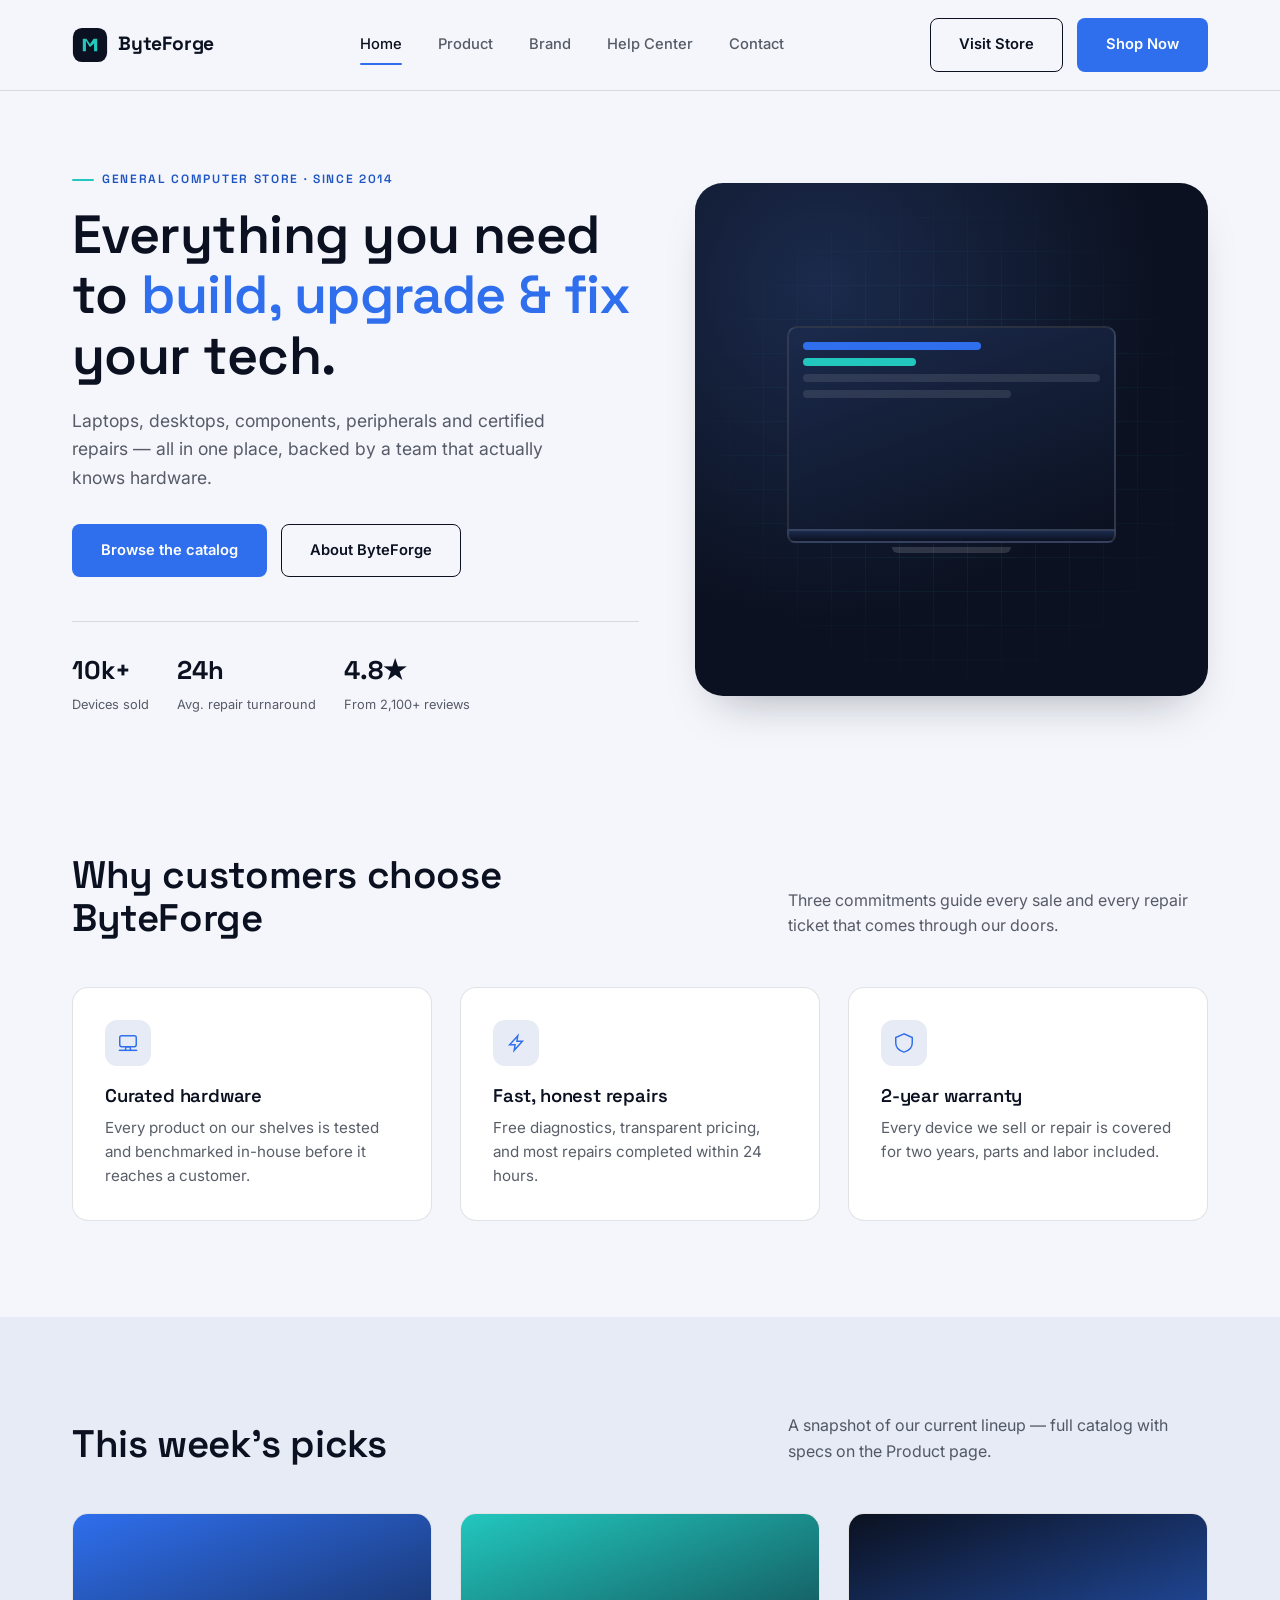
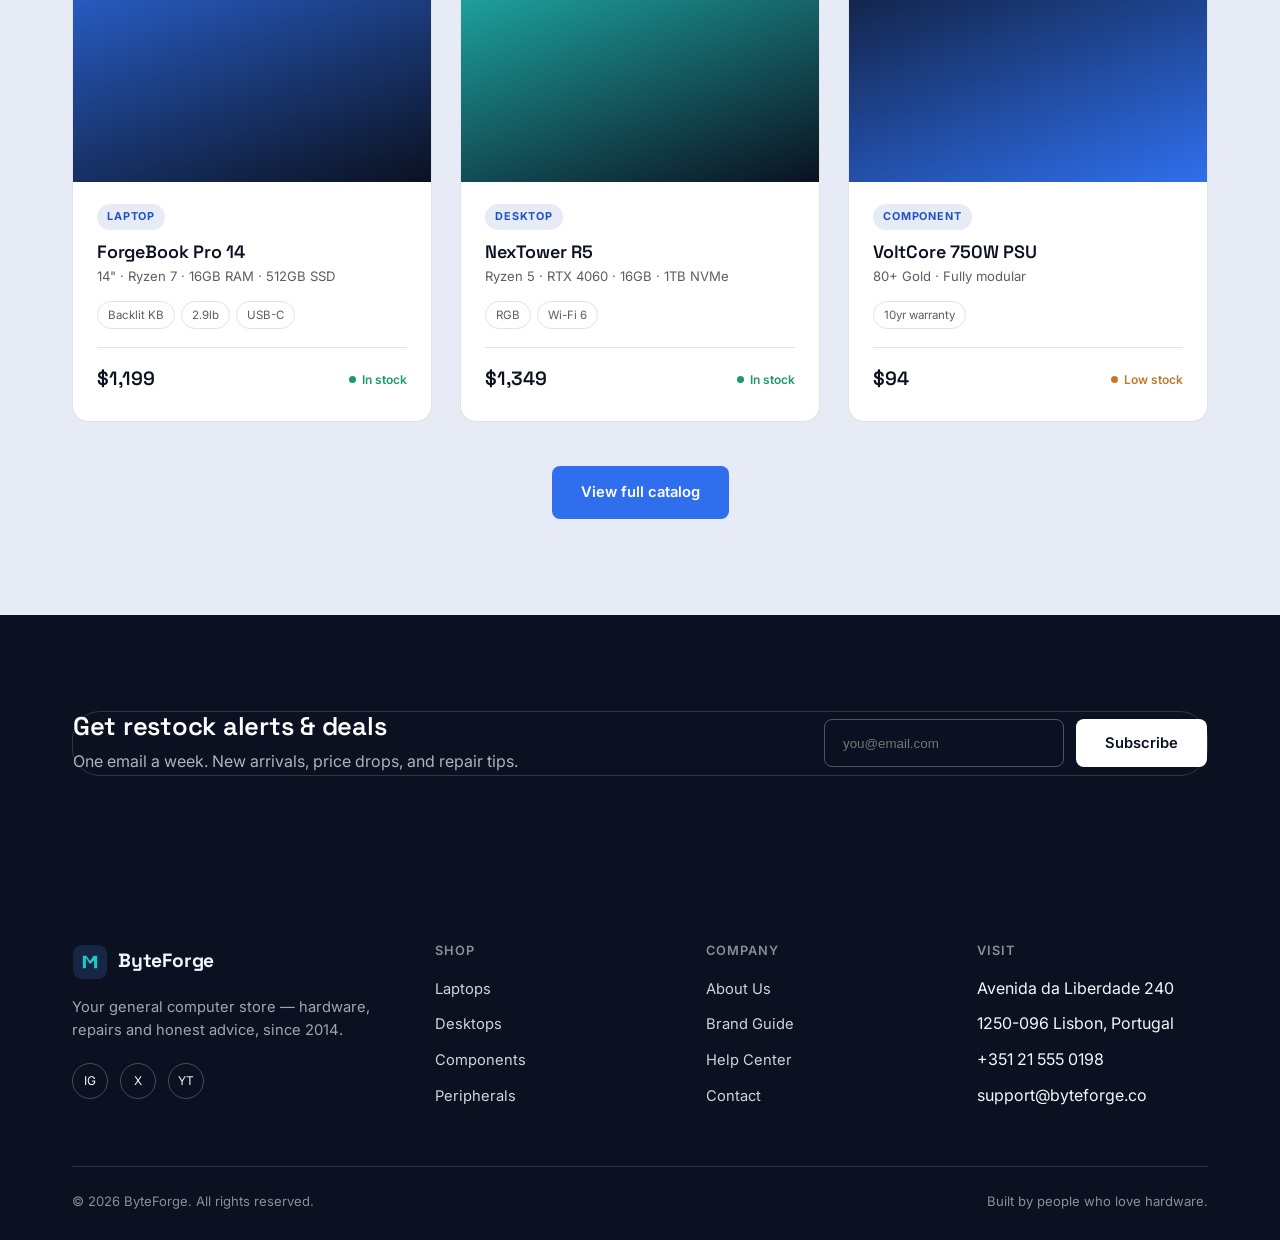
==== index.html @ b197ef5a "Add ByteForge computer store site Static multi-page site (home, product catalog, brand identity, con" ====
<!DOCTYPE html>
<html lang="en">
<head>
<meta charset="UTF-8">
<meta name="viewport" content="width=device-width, initial-scale=1.0">
<title>ByteForge — Computers, Components & Tech Support</title>
<meta name="description" content="ByteForge is your general computer store: laptops, desktops, components, peripherals and expert repair services, with fast local support.">
<link rel="icon" href="data:image/svg+xml,<svg xmlns=%22http://www.w3.org/2000/svg%22 viewBox=%220 0 32 32%22><rect width=%2232%22 height=%2232%22 rx=%228%22 fill=%22%232F6FED%22/></svg>">
<link rel="stylesheet" href="css/style.css">
</head>
<body>

<!-- ============ NAV ============ -->
<header class="nav">
  <div class="container">
    <a href="index.html" class="brand">
      <svg class="mark" viewBox="0 0 40 40" fill="none">
        <rect x="1" y="1" width="38" height="38" rx="10" fill="#0B1120"/>
        <path d="M12 27V13h4l4 6 4-6h4v14h-3.5v-8.6L20.5 22h-1l-4-6.6V27H12Z" fill="#22C7BE"/>
      </svg>
      ByteForge
    </a>
    <nav class="nav-links">
      <a href="index.html">Home</a>
      <a href="product.html">Product</a>
      <a href="identity.html">Brand</a>
      <a href="faq.html">Help Center</a>
      <a href="contact.html">Contact</a>
    </nav>
    <div class="nav-cta">
      <a href="contact.html" class="btn btn-outline">Visit Store</a>
      <a href="product.html" class="btn btn-primary">Shop Now</a>
      <button class="nav-toggle" aria-label="Toggle menu"><span></span></button>
    </div>
  </div>
</header>

<!-- ============ HERO ============ -->
<section class="hero">
  <div class="container">
    <div>
      <span class="eyebrow">General computer store · Since 2014</span>
      <h1>Everything you need to <span class="accent">build, upgrade & fix</span> your tech.</h1>
      <p class="lead">Laptops, desktops, components, peripherals and certified repairs — all in one place, backed by a team that actually knows hardware.</p>
      <div class="hero-actions">
        <a href="product.html" class="btn btn-primary">Browse the catalog</a>
        <a href="identity.html" class="btn btn-outline">About ByteForge</a>
      </div>
      <div class="hero-stats">
        <div><strong>10k+</strong><span>Devices sold</span></div>
        <div><strong>24h</strong><span>Avg. repair turnaround</span></div>
        <div><strong>4.8★</strong><span>From 2,100+ reviews</span></div>
      </div>
    </div>
    <div class="hero-art">
      <div class="laptop">
        <div class="screen">
          <div class="bar blue"></div>
          <div class="bar cyan"></div>
          <div class="bar"></div>
          <div class="bar" style="width:70%"></div>
        </div>
        <div class="base"></div>
        <div class="stand"></div>
      </div>
    </div>
  </div>
</section>

<!-- ============ PILLARS ============ -->
<section>
  <div class="container">
    <div class="section-head">
      <h2>Why customers choose ByteForge</h2>
      <p>Three commitments guide every sale and every repair ticket that comes through our doors.</p>
    </div>
    <div class="pillars">
      <div class="card">
        <div class="icon">
          <svg width="22" height="22" viewBox="0 0 24 24" fill="none" stroke="#2F6FED" stroke-width="1.6"><rect x="3" y="4" width="18" height="12" rx="2"/><path d="M2 20h20"/><path d="M9 20l1-4h4l1 4"/></svg>
        </div>
        <h3>Curated hardware</h3>
        <p>Every product on our shelves is tested and benchmarked in-house before it reaches a customer.</p>
      </div>
      <div class="card">
        <div class="icon">
          <svg width="22" height="22" viewBox="0 0 24 24" fill="none" stroke="#2F6FED" stroke-width="1.6"><path d="M14 4 5 14h6l-1 6 9-10h-6l1-6Z"/></svg>
        </div>
        <h3>Fast, honest repairs</h3>
        <p>Free diagnostics, transparent pricing, and most repairs completed within 24 hours.</p>
      </div>
      <div class="card">
        <div class="icon">
          <svg width="22" height="22" viewBox="0 0 24 24" fill="none" stroke="#2F6FED" stroke-width="1.6"><path d="M12 2 3 6v6c0 5 4 8.5 9 10 5-1.5 9-5 9-10V6l-9-4Z"/></svg>
        </div>
        <h3>2-year warranty</h3>
        <p>Every device we sell or repair is covered for two years, parts and labor included.</p>
      </div>
    </div>
  </div>
</section>

<!-- ============ FEATURED PRODUCTS ============ -->
<section class="alt">
  <div class="container">
    <div class="section-head">
      <h2>This week's picks</h2>
      <p>A snapshot of our current lineup — full catalog with specs on the Product page.</p>
    </div>
    <div class="product-grid">
      <div class="product-card">
        <div class="product-thumb" style="background:linear-gradient(160deg,#2F6FED,#0B1120)"></div>
        <div class="product-body">
          <span class="product-tag">Laptop</span>
          <h3>ForgeBook Pro 14</h3>
          <p class="product-origin">14" · Ryzen 7 · 16GB RAM · 512GB SSD</p>
          <div class="notes"><span>Backlit KB</span><span>2.9lb</span><span>USB-C</span></div>
          <div class="product-foot">
            <span class="price">$1,199</span>
            <span class="stock">In stock</span>
          </div>
        </div>
      </div>
      <div class="product-card">
        <div class="product-thumb" style="background:linear-gradient(160deg,#22C7BE,#0B1120)"></div>
        <div class="product-body">
          <span class="product-tag">Desktop</span>
          <h3>NexTower R5</h3>
          <p class="product-origin">Ryzen 5 · RTX 4060 · 16GB · 1TB NVMe</p>
          <div class="notes"><span>RGB</span><span>Wi-Fi 6</span></div>
          <div class="product-foot">
            <span class="price">$1,349</span>
            <span class="stock">In stock</span>
          </div>
        </div>
      </div>
      <div class="product-card">
        <div class="product-thumb" style="background:linear-gradient(160deg,#0B1120,#2F6FED)"></div>
        <div class="product-body">
          <span class="product-tag">Component</span>
          <h3>VoltCore 750W PSU</h3>
          <p class="product-origin">80+ Gold · Fully modular</p>
          <div class="notes"><span>10yr warranty</span></div>
          <div class="product-foot">
            <span class="price">$94</span>
            <span class="stock low">Low stock</span>
          </div>
        </div>
      </div>
    </div>
    <div class="text-center" style="margin-top:44px;">
      <a href="product.html" class="btn btn-primary">View full catalog</a>
    </div>
  </div>
</section>

<!-- ============ NEWSLETTER / DARK CTA ============ -->
<section class="dark">
  <div class="container">
    <div class="help-cta" style="background:transparent; border:1px solid rgba(244,246,251,.16); padding:0;">
      <div>
        <h3>Get restock alerts & deals</h3>
        <p class="text-70">One email a week. New arrivals, price drops, and repair tips.</p>
      </div>
      <form id="newsletterForm" style="display:flex; gap:12px; flex-wrap:wrap;">
        <input type="email" required placeholder="you@email.com" style="padding:14px 18px;border-radius:8px;border:1px solid rgba(244,246,251,.3);background:transparent;color:#F4F6FB;min-width:240px;">
        <button type="submit" class="btn btn-light">Subscribe</button>
      </form>
    </div>
  </div>
</section>

<!-- ============ FOOTER ============ -->
<footer class="footer">
  <div class="container">
    <div class="footer-grid">
      <div>
        <a href="index.html" class="brand" style="color:#F4F6FB;">
          <svg class="mark" viewBox="0 0 40 40" fill="none">
            <rect x="1" y="1" width="38" height="38" rx="10" fill="#182645"/>
            <path d="M12 27V13h4l4 6 4-6h4v14h-3.5v-8.6L20.5 22h-1l-4-6.6V27H12Z" fill="#22C7BE"/>
          </svg>
          ByteForge
        </a>
        <p class="desc" style="margin-top:16px;">Your general computer store — hardware, repairs and honest advice, since 2014.</p>
        <div class="social-row" style="margin-top:20px;">
          <a href="#" aria-label="Instagram">IG</a>
          <a href="#" aria-label="X / Twitter">X</a>
          <a href="#" aria-label="YouTube">YT</a>
        </div>
      </div>
      <div>
        <h4>Shop</h4>
        <ul class="footer-links">
          <li><a href="product.html">Laptops</a></li>
          <li><a href="product.html">Desktops</a></li>
          <li><a href="product.html">Components</a></li>
          <li><a href="product.html">Peripherals</a></li>
        </ul>
      </div>
      <div>
        <h4>Company</h4>
        <ul class="footer-links">
          <li><a href="identity.html">About Us</a></li>
          <li><a href="identity.html">Brand Guide</a></li>
          <li><a href="faq.html">Help Center</a></li>
          <li><a href="contact.html">Contact</a></li>
        </ul>
      </div>
      <div>
        <h4>Visit</h4>
        <ul class="footer-links">
          <li>Avenida da Liberdade 240</li>
          <li>1250-096 Lisbon, Portugal</li>
          <li>+351 21 555 0198</li>
          <li>support@byteforge.co</li>
        </ul>
      </div>
    </div>
    <div class="footer-bottom">
      <span>© 2026 ByteForge. All rights reserved.</span>
      <span>Built by people who love hardware.</span>
    </div>
  </div>
</footer>

<script src="js/main.js"></script>
</body>
</html>
---- css/style.css ----
/* ============================================================
   CIRCUITHUB — Design System
   Fonts: Space Grotesk (display/tech) + Inter (body)
   ============================================================ */

@import url('https://fonts.googleapis.com/css2?family=Space+Grotesk:wght@400;500;600;700&family=Inter:wght@400;500;600;700&display=swap');

:root{
  /* --- Brand palette --- */
  --ink:          #0B1120;
  --ink-soft:     #121B2E;
  --surface:      #F4F6FB;
  --surface-dark: #E7EBF5;
  --blue:         #2F6FED;
  --blue-d:       #1E54C2;
  --cyan:         #22C7BE;
  --slate:        #64748B;
  --white:        #FFFFFF;

  --text:         #0B1120;
  --text-70:      rgba(11,17,32,.68);
  --text-40:      rgba(11,17,32,.4);

  --border: rgba(11,17,32,.12);
  --shadow: 0 24px 48px -24px rgba(11,17,32,.35);

  --font-display: 'Space Grotesk', 'Segoe UI', sans-serif;
  --font-body: 'Inter', -apple-system, Segoe UI, Roboto, sans-serif;

  --radius-s: 8px;
  --radius-m: 16px;
  --radius-l: 28px;

  --maxw: 1200px;
}

*,*::before,*::after{ box-sizing: border-box; }
html{ scroll-behavior: smooth; }
body{
  margin:0;
  font-family: var(--font-body);
  background: var(--surface);
  color: var(--text);
  line-height: 1.6;
  -webkit-font-smoothing: antialiased;
}
img,svg{ max-width:100%; display:block; }
a{ color:inherit; text-decoration:none; }
ul{ list-style:none; margin:0; padding:0; }
h1,h2,h3,h4{
  font-family: var(--font-display);
  font-weight:600;
  line-height:1.12;
  margin:0 0 .5em;
  letter-spacing:-.01em;
}
p{ margin:0 0 1em; }
.container{
  max-width: var(--maxw);
  margin:0 auto;
  padding:0 32px;
}
section{ padding: 96px 0; }
.eyebrow{
  display:inline-flex;
  align-items:center;
  gap:8px;
  font-family: var(--font-display);
  font-size:.75rem;
  font-weight:600;
  letter-spacing:.14em;
  text-transform:uppercase;
  color: var(--blue-d);
  margin-bottom:16px;
}
.eyebrow::before{
  content:'';
  width:22px; height:2px;
  background: var(--cyan);
  border-radius:2px;
}

/* ---------- Buttons ---------- */
.btn{
  display:inline-flex;
  align-items:center;
  justify-content:center;
  gap:8px;
  padding:14px 28px;
  border-radius: var(--radius-s);
  font-family: var(--font-body);
  font-weight:600;
  font-size:.92rem;
  border:1px solid transparent;
  cursor:pointer;
  transition: transform .18s ease, box-shadow .18s ease, background .18s ease, color .18s ease;
}
.btn-primary{
  background: var(--blue);
  color: var(--white);
}
.btn-primary:hover{ background: var(--blue-d); transform: translateY(-2px); box-shadow: var(--shadow); }
.btn-outline{
  background:transparent;
  border-color: var(--ink);
  color: var(--ink);
}
.btn-outline:hover{ background: var(--ink); color: var(--white); transform: translateY(-2px); }
.btn-light{
  background: var(--white);
  color: var(--ink);
}
.btn-light:hover{ background: var(--cyan); color:var(--ink); transform: translateY(-2px); }
.btn-block{ width:100%; }

/* ---------- Navbar ---------- */
.nav{
  position: sticky;
  top:0;
  z-index: 100;
  background: rgba(244,246,251,.88);
  backdrop-filter: blur(10px);
  border-bottom:1px solid var(--border);
}
.nav .container{
  display:flex;
  align-items:center;
  justify-content:space-between;
  padding-top:18px;
  padding-bottom:18px;
}
.brand{
  display:flex;
  align-items:center;
  gap:10px;
  font-family: var(--font-display);
  font-weight:700;
  font-size:1.2rem;
  letter-spacing:-.01em;
}
.brand .mark{ width:36px; height:36px; }
.nav-links{
  display:flex;
  align-items:center;
  gap:36px;
}
.nav-links a{
  font-size:.92rem;
  font-weight:500;
  color: var(--text-70);
  position:relative;
  padding:4px 0;
}
.nav-links a:hover{ color: var(--text); }
.nav-links a.active{ color: var(--text); }
.nav-links a.active::after{
  content:'';
  position:absolute;
  left:0; right:0; bottom:-4px;
  height:2px;
  background: var(--blue);
  border-radius:2px;
}
.nav-cta{ display:flex; align-items:center; gap:14px; }
.nav-toggle{
  display:none;
  width:40px; height:40px;
  border-radius: 50%;
  border:1px solid var(--border);
  background: var(--white);
  align-items:center;
  justify-content:center;
  cursor:pointer;
}
.nav-toggle span, .nav-toggle span::before, .nav-toggle span::after{
  content:'';
  display:block;
  width:16px; height:2px;
  background: var(--ink);
  position:relative;
  transition: all .2s ease;
}
.nav-toggle span::before{ position:absolute; top:-5px; }
.nav-toggle span::after{ position:absolute; top:5px; }

@media (max-width: 860px){
  .nav-links{
    position:fixed;
    inset: 74px 16px auto 16px;
    background: var(--white);
    flex-direction:column;
    align-items:flex-start;
    padding:20px 24px;
    border-radius: var(--radius-m);
    box-shadow: var(--shadow);
    border:1px solid var(--border);
    transform: translateY(-12px);
    opacity:0;
    pointer-events:none;
    transition: all .22s ease;
  }
  .nav-links.open{ transform:translateY(0); opacity:1; pointer-events:auto; }
  .nav-toggle{ display:flex; }
  .nav-cta .btn-outline{ display:none; }
}

/* ---------- Hero ---------- */
.hero{
  padding: 72px 0 40px;
  overflow:hidden;
}
.hero .container{
  display:grid;
  grid-template-columns: 1.05fr .95fr;
  gap:56px;
  align-items:center;
}
.hero h1{
  font-size: clamp(2.3rem, 4.2vw, 3.7rem);
  margin-bottom:.4em;
}
.hero h1 span.accent{
  color: var(--blue);
}
.hero p.lead{
  font-size:1.1rem;
  color: var(--text-70);
  max-width: 46ch;
}
.hero-actions{
  display:flex;
  gap:14px;
  margin-top:32px;
  flex-wrap:wrap;
}
.hero-stats{
  display:flex;
  gap:28px;
  margin-top:44px;
  padding-top:28px;
  border-top:1px solid var(--border);
}
.hero-stats div strong{
  display:block;
  font-family: var(--font-display);
  font-size:1.6rem;
}
.hero-stats div span{
  font-size:.8rem;
  color: var(--text-70);
}

/* ---------- Hero device illustration (pure CSS) ---------- */
.hero-art{
  position:relative;
  aspect-ratio: 1/1;
  border-radius: var(--radius-l);
  background: radial-gradient(circle at 25% 20%, #1B2A4C 0%, var(--ink) 60%);
  display:flex;
  align-items:center;
  justify-content:center;
  box-shadow: var(--shadow);
  overflow:hidden;
}
.hero-art::before{
  content:'';
  position:absolute;
  inset:0;
  background-image: linear-gradient(rgba(34,199,190,.14) 1px, transparent 1px), linear-gradient(90deg, rgba(34,199,190,.14) 1px, transparent 1px);
  background-size: 34px 34px;
  mask-image: radial-gradient(circle at center, black, transparent 75%);
}
.laptop{
  width:64%;
  position:relative;
  z-index:1;
}
.laptop .screen{
  background: linear-gradient(160deg,#1B2A4C, #0B1120);
  border:2px solid rgba(255,255,255,.12);
  border-radius: 10px 10px 0 0;
  aspect-ratio: 16/10;
  padding:14px;
  display:flex;
  flex-direction:column;
  gap:8px;
}
.laptop .screen .bar{ height:8px; border-radius:4px; background: rgba(255,255,255,.1); }
.laptop .screen .bar.blue{ background: var(--blue); width:60%; }
.laptop .screen .bar.cyan{ background: var(--cyan); width:38%; }
.laptop .base{
  height:12px;
  background: linear-gradient(#1B2A4C,#0B1120);
  border-radius: 0 0 8px 8px;
  border:2px solid rgba(255,255,255,.12);
  border-top:none;
}
.laptop .stand{
  height:6px;
  width:36%;
  margin:4px auto 0;
  background: rgba(255,255,255,.14);
  border-radius:0 0 6px 6px;
}

/* ---------- Feature / pillar cards ---------- */
.pillars{
  display:grid;
  grid-template-columns: repeat(3, 1fr);
  gap:28px;
}
.card{
  background: var(--white);
  border:1px solid var(--border);
  border-radius: var(--radius-m);
  padding:32px;
  transition: transform .2s ease, box-shadow .2s ease;
}
.card:hover{ transform: translateY(-4px); box-shadow: var(--shadow); }
.card .icon{
  width:46px; height:46px;
  border-radius:12px;
  background: var(--surface-dark);
  display:flex; align-items:center; justify-content:center;
  margin-bottom:20px;
}
.card h3{ font-size:1.15rem; }
.card p{ color: var(--text-70); margin-bottom:0; font-size:.95rem; }

.section-head{
  display:flex;
  justify-content:space-between;
  align-items:flex-end;
  gap:24px;
  margin-bottom:48px;
  flex-wrap:wrap;
}
.section-head h2{ font-size: clamp(1.8rem,3vw,2.5rem); margin-bottom:0; max-width:22ch;}
.section-head p{ color: var(--text-70); max-width:42ch; margin:0; }

.alt{ background: var(--surface-dark); }
.dark{ background: var(--ink); color: var(--surface); }
.dark .text-70{ color: rgba(244,246,251,.7); }
.dark h2, .dark h3{ color: var(--white); }

/* ---------- Product grid ---------- */
.filter-bar{
  display:flex;
  gap:10px;
  flex-wrap:wrap;
  margin-bottom:40px;
}
.chip{
  padding:9px 18px;
  border-radius:999px;
  border:1px solid var(--border);
  background: var(--white);
  font-size:.85rem;
  font-weight:600;
  cursor:pointer;
  transition: all .15s ease;
}
.chip.active, .chip:hover{
  background: var(--ink);
  color: var(--surface);
  border-color: var(--ink);
}
.product-grid{
  display:grid;
  grid-template-columns: repeat(3, 1fr);
  gap:28px;
}
.product-card{
  background: var(--white);
  border-radius: var(--radius-m);
  border:1px solid var(--border);
  overflow:hidden;
  display:flex;
  flex-direction:column;
  transition: transform .2s ease, box-shadow .2s ease;
}
.product-card:hover{ transform: translateY(-6px); box-shadow: var(--shadow); }
.product-thumb{
  aspect-ratio: 4/3;
  display:flex;
  align-items:center;
  justify-content:center;
  position:relative;
}
.product-body{ padding:22px 24px 26px; flex:1; display:flex; flex-direction:column; }
.product-tag{
  align-self:flex-start;
  font-size:.68rem;
  font-weight:700;
  letter-spacing:.08em;
  text-transform:uppercase;
  padding:4px 10px;
  border-radius:999px;
  background: var(--surface-dark);
  color: var(--blue-d);
  margin-bottom:12px;
}
.product-body h3{ font-size:1.12rem; margin-bottom:4px; }
.product-origin{ font-size:.82rem; color:var(--text-70); margin-bottom:14px; }
.notes{ display:flex; gap:6px; flex-wrap:wrap; margin-bottom:18px; }
.notes span{
  font-size:.72rem;
  padding:4px 10px;
  border-radius:999px;
  border:1px solid var(--border);
  color: var(--text-70);
}
.product-foot{
  display:flex;
  align-items:center;
  justify-content:space-between;
  margin-top:auto;
  padding-top:16px;
  border-top:1px solid var(--border);
}
.price{ font-family: var(--font-display); font-size:1.2rem; font-weight:600; }
.stock{ font-size:.75rem; font-weight:600; color:#1D9A6C; display:flex; align-items:center; gap:6px; }
.stock::before{ content:''; width:7px; height:7px; border-radius:50%; background:#1D9A6C; }
.stock.low{ color:#C2782F; }
.stock.low::before{ background:#C2782F; }

/* ---------- Service steps ---------- */
.steps{
  display:grid;
  grid-template-columns: repeat(4, 1fr);
  gap:24px;
  counter-reset: step;
}
.step{
  position:relative;
  padding-top:16px;
  border-top:2px solid var(--ink);
}
.step::before{
  counter-increment: step;
  content: counter(step, decimal-leading-zero);
  font-family: var(--font-display);
  font-size:1.6rem;
  color: var(--blue);
  display:block;
  margin-bottom:10px;
}
.step h4{ font-size:1rem; margin-bottom:6px; }
.step p{ font-size:.88rem; color: var(--text-70); margin:0; }

/* ---------- Identity page ---------- */
.swatches{
  display:grid;
  grid-template-columns: repeat(5, 1fr);
  gap:20px;
}
.swatch{
  border-radius: var(--radius-m);
  overflow:hidden;
  border:1px solid var(--border);
}
.swatch .fill{ height:120px; }
.swatch .meta{ background: var(--white); padding:14px 16px; }
.swatch .meta strong{ display:block; font-size:.85rem; }
.swatch .meta span{ font-size:.75rem; color: var(--text-70); text-transform:uppercase; letter-spacing:.04em; }

.type-specimen{
  border:1px solid var(--border);
  border-radius: var(--radius-m);
  background: var(--white);
  padding:36px;
  margin-bottom:20px;
}
.type-specimen .label-row{
  display:flex; justify-content:space-between; align-items:baseline;
  border-bottom:1px solid var(--border);
  padding-bottom:14px; margin-bottom:18px;
}
.type-specimen .label-row span{ font-size:.75rem; color:var(--text-70); text-transform:uppercase; letter-spacing:.08em; }

.logo-grid{
  display:grid;
  grid-template-columns: repeat(2, 1fr);
  gap:24px;
}
.logo-box{
  border:1px solid var(--border);
  border-radius: var(--radius-m);
  padding:44px;
  display:flex;
  align-items:center;
  justify-content:center;
  min-height:180px;
}
.logo-box.on-dark{ background: var(--ink); }
.logo-box.on-blue{ background: var(--blue); }
.logo-box.on-surface{ background: var(--surface-dark); }

.dowdont{
  display:grid;
  grid-template-columns: 1fr 1fr;
  gap:24px;
}
.dowdont .box{
  border-radius: var(--radius-m);
  padding:30px;
  border:1px solid var(--border);
  background: var(--white);
}
.dowdont .box.no{ border-color: rgba(47,111,237,.3); }
.dowdont .tag{
  display:inline-block;
  font-size:.72rem;
  font-weight:700;
  letter-spacing:.08em;
  text-transform:uppercase;
  padding:4px 10px;
  border-radius:999px;
  margin-bottom:14px;
}
.dowdont .box.yes .tag{ background: rgba(34,199,190,.16); color:#0E7A73; }
.dowdont .box.no .tag{ background: rgba(47,111,237,.12); color: var(--blue-d); }

.pattern-strip{
  height:90px;
  border-radius: var(--radius-m);
  background-image: linear-gradient(135deg, var(--blue) 25%, transparent 25%), linear-gradient(225deg, var(--blue) 25%, transparent 25%), linear-gradient(45deg, var(--blue) 25%, transparent 25%), linear-gradient(315deg, var(--blue) 25%, var(--surface-dark) 25%);
  background-position: 20px 0, 20px 0, 0 0, 0 0;
  background-size: 20px 20px;
  background-repeat: repeat;
  border:1px solid var(--border);
  opacity:.9;
}

/* ---------- Contact ---------- */
.contact-grid{
  display:grid;
  grid-template-columns: .95fr 1.05fr;
  gap:56px;
  align-items:flex-start;
}
.info-list{ margin-top:28px; }
.info-item{
  display:flex;
  gap:16px;
  padding:20px 0;
  border-top:1px solid var(--border);
}
.info-item:last-child{ border-bottom:1px solid var(--border); }
.info-item .icon{
  width:40px; height:40px;
  border-radius:10px;
  background: var(--surface-dark);
  display:flex; align-items:center; justify-content:center;
  flex-shrink:0;
}
.info-item > div:not(.icon){ flex:1; min-width:0; }
.info-item h4{ font-family: var(--font-body); font-size:.95rem; margin-bottom:2px; }
.info-item p{ margin:0; color: var(--text-70); font-size:.92rem; }

.hours-row{
  display:flex;
  justify-content:space-between;
  padding:8px 0;
  font-size:.9rem;
  border-top:1px solid var(--border);
}
.hours-row:first-of-type{ margin-top:14px; }
.hours-row span:last-child{ color: var(--text-70); }

.map-block{
  aspect-ratio: 16/10;
  border-radius: var(--radius-m);
  border:1px solid var(--border);
  background:
    linear-gradient(var(--border) 1px, transparent 1px) 0 0/40px 40px,
    linear-gradient(90deg, var(--border) 1px, transparent 1px) 0 0/40px 40px,
    var(--surface-dark);
  position:relative;
  overflow:hidden;
  margin-top:28px;
}
.map-pin{
  position:absolute;
  top:44%; left:52%;
  width:34px; height:34px;
  border-radius:50% 50% 50% 0;
  background: var(--blue);
  transform: rotate(-45deg);
  box-shadow: var(--shadow);
}
.map-pin::after{
  content:'';
  position:absolute;
  inset:9px;
  border-radius:50%;
  background: var(--white);
}
.map-road{
  position:absolute;
  background: rgba(255,255,255,.6);
}

.form{
  background: var(--white);
  border:1px solid var(--border);
  border-radius: var(--radius-m);
  padding:36px;
}
.form-row{ display:grid; grid-template-columns:1fr 1fr; gap:18px; }
.field{ margin-bottom:20px; }
.field label{
  display:block;
  font-size:.8rem;
  font-weight:600;
  margin-bottom:8px;
}
.field input, .field select, .field textarea{
  width:100%;
  padding:13px 16px;
  border-radius: var(--radius-s);
  border:1px solid var(--border);
  background: var(--surface);
  font-family: var(--font-body);
  font-size:.92rem;
  color: var(--text);
}
.field textarea{ resize:vertical; min-height:120px; }
.field input:focus, .field select:focus, .field textarea:focus{
  outline:none;
  border-color: var(--blue);
  background: var(--white);
}
.form-note{ font-size:.8rem; color: var(--text-70); margin-top:10px; }
.form-success{
  display:none;
  align-items:center;
  gap:10px;
  background: rgba(34,199,190,.15);
  color:#0E7A73;
  padding:14px 18px;
  border-radius: var(--radius-s);
  font-size:.88rem;
  font-weight:600;
  margin-top:16px;
}
.form-success.show{ display:flex; }

/* ---------- FAQ ---------- */
.faq-hero{
  text-align:center;
  padding: 88px 0 40px;
}
.faq-hero h1{ font-size: clamp(2.2rem,4vw,3.2rem); }
.search-box{
  max-width:560px;
  margin:32px auto 0;
  position:relative;
}
.search-box input{
  width:100%;
  padding:16px 20px 16px 50px;
  border-radius:999px;
  border:1px solid var(--border);
  background: var(--white);
  font-size:.95rem;
  font-family: var(--font-body);
}
.search-box input:focus{ outline:none; border-color: var(--blue); }
.search-box svg{ position:absolute; left:18px; top:50%; transform:translateY(-50%); }

.faq-categories{
  display:flex; gap:14px; justify-content:center; flex-wrap:wrap; margin-top:28px;
}

.faq-columns{
  display:grid;
  grid-template-columns: 260px 1fr;
  gap:56px;
  align-items:flex-start;
}
.faq-nav{ position:sticky; top:100px; }
.faq-nav a{
  display:block;
  padding:10px 0;
  font-size:.9rem;
  color: var(--text-70);
  border-left:2px solid var(--border);
  padding-left:16px;
}
.faq-nav a:hover, .faq-nav a.active{ color: var(--text); border-color: var(--blue); }

.faq-group{ margin-bottom:52px; }
.faq-group h2{ font-size:1.5rem; margin-bottom:20px; }
.accordion-item{
  border:1px solid var(--border);
  border-radius: var(--radius-m);
  background: var(--white);
  margin-bottom:14px;
  overflow:hidden;
}
.accordion-q{
  display:flex;
  align-items:center;
  justify-content:space-between;
  gap:16px;
  padding:20px 24px;
  cursor:pointer;
  font-weight:600;
  font-size:.98rem;
}
.accordion-q .plus{
  width:22px; height:22px;
  border-radius:50%;
  border:1px solid var(--border);
  flex-shrink:0;
  position:relative;
}
.accordion-q .plus::before, .accordion-q .plus::after{
  content:'';
  position:absolute;
  background: var(--ink);
  transition: transform .2s ease;
}
.accordion-q .plus::before{ top:50%; left:5px; right:5px; height:1.5px; transform: translateY(-50%); }
.accordion-q .plus::after{ left:50%; top:5px; bottom:5px; width:1.5px; transform: translateX(-50%); }
.accordion-item.open .accordion-q .plus::after{ transform: translateX(-50%) rotate(90deg); opacity:0; }
.accordion-a{
  max-height:0;
  overflow:hidden;
  transition: max-height .25s ease;
}
.accordion-a-inner{
  padding: 0 24px 22px;
  color: var(--text-70);
  font-size:.92rem;
}
.accordion-item.open .accordion-a{ max-height: 400px; }

.help-cta{
  border-radius: var(--radius-l);
  background: var(--ink);
  color: var(--surface);
  padding:56px;
  display:flex;
  align-items:center;
  justify-content:space-between;
  gap:32px;
  flex-wrap:wrap;
}
.help-cta h3{ color:var(--white); font-size:1.6rem; margin-bottom:8px; }
.help-cta p{ color: rgba(244,246,251,.7); margin:0; }

/* ---------- Footer ---------- */
.footer{
  background: var(--ink);
  color: var(--surface);
  padding: 72px 0 28px;
}
.footer-grid{
  display:grid;
  grid-template-columns: 1.4fr 1fr 1fr 1fr;
  gap:40px;
  padding-bottom:48px;
  border-bottom:1px solid rgba(244,246,251,.14);
}
.footer h4{
  font-family: var(--font-body);
  font-size:.8rem;
  letter-spacing:.08em;
  text-transform:uppercase;
  color: rgba(244,246,251,.55);
  margin-bottom:18px;
}
.footer-links li{ margin-bottom:10px; }
.footer-links a{ color: rgba(244,246,251,.85); font-size:.92rem; }
.footer-links a:hover{ color: var(--cyan); }
.footer p.desc{ color: rgba(244,246,251,.65); font-size:.92rem; max-width:34ch; }
.footer-bottom{
  display:flex;
  justify-content:space-between;
  align-items:center;
  padding-top:24px;
  flex-wrap:wrap;
  gap:14px;
  font-size:.82rem;
  color: rgba(244,246,251,.55);
}
.social-row{ display:flex; gap:12px; }
.social-row a{
  width:36px; height:36px;
  border-radius:50%;
  border:1px solid rgba(244,246,251,.25);
  display:flex; align-items:center; justify-content:center;
  font-size:.75rem;
}
.social-row a:hover{ background: var(--cyan); border-color: var(--cyan); color:var(--ink); }

/* ---------- Page hero (secondary pages) ---------- */
.page-hero{
  padding: 80px 0 56px;
}
.page-hero .eyebrow{ color: var(--blue-d); }
.page-hero h1{ font-size: clamp(2.2rem,4vw,3.2rem); max-width:18ch; }
.page-hero p{ color: var(--text-70); max-width:56ch; font-size:1.05rem; }

/* ---------- Utilities ---------- */
.mt-0{ margin-top:0 !important; }
.text-center{ text-align:center; }
.grid-2{ display:grid; grid-template-columns:1fr 1fr; gap:28px; }

@media (max-width: 980px){
  .hero .container{ grid-template-columns:1fr; }
  .hero-art{ order:-1; max-width:420px; margin:0 auto; }
  .pillars{ grid-template-columns:1fr; }
  .product-grid{ grid-template-columns: repeat(2,1fr); }
  .steps{ grid-template-columns: repeat(2,1fr); }
  .contact-grid{ grid-template-columns:1fr; }
  .swatches{ grid-template-columns: repeat(3,1fr); }
  .logo-grid{ grid-template-columns:1fr; }
  .dowdont{ grid-template-columns:1fr; }
  .footer-grid{ grid-template-columns: 1fr 1fr; }
  .faq-columns{ grid-template-columns:1fr; }
  .faq-nav{ position:static; display:flex; gap:16px; overflow-x:auto; padding-bottom:8px; }
  .faq-nav a{ border-left:none; border-bottom:2px solid var(--border); padding:6px 0; white-space:nowrap; }
}
@media (max-width: 620px){
  section{ padding:64px 0; }
  .product-grid{ grid-template-columns:1fr; }
  .steps{ grid-template-columns:1fr; }
  .swatches{ grid-template-columns: repeat(2,1fr); }
  .form-row{ grid-template-columns:1fr; }
  .help-cta{ flex-direction:column; align-items:flex-start; }
}
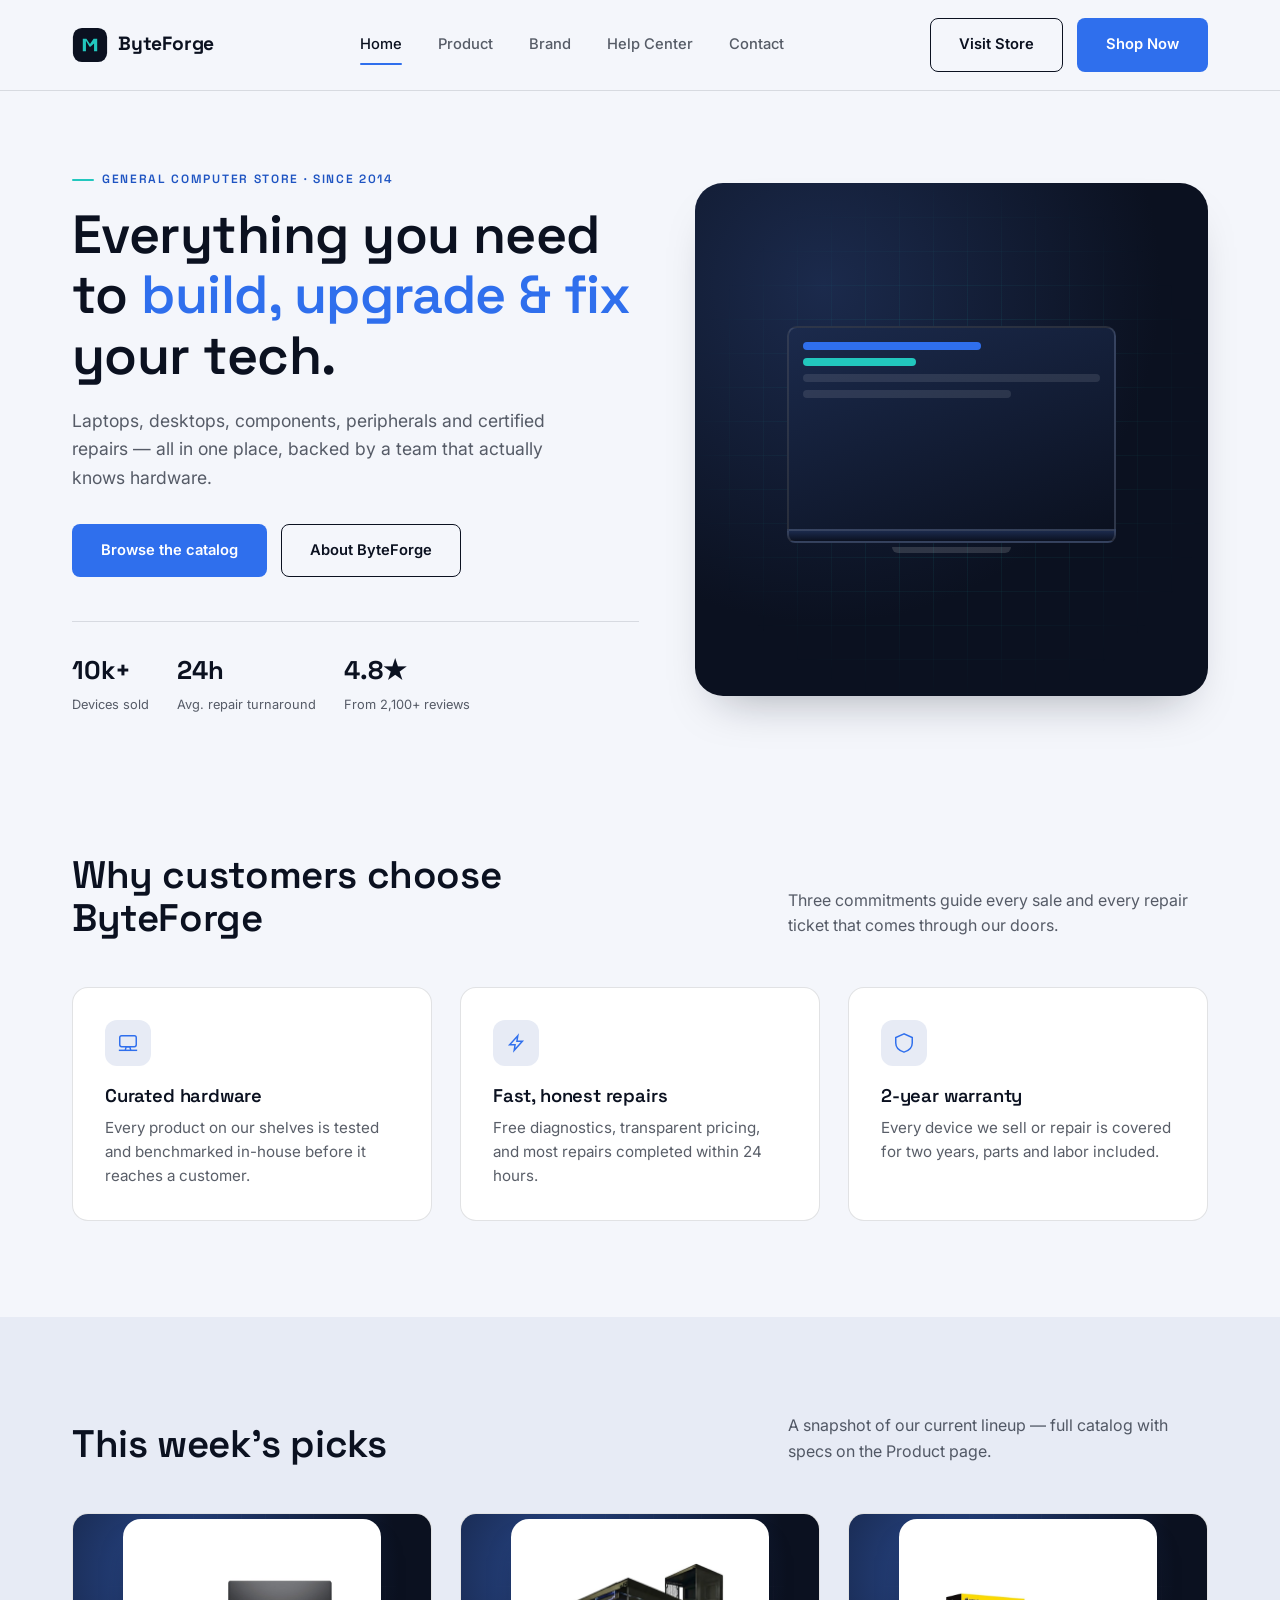
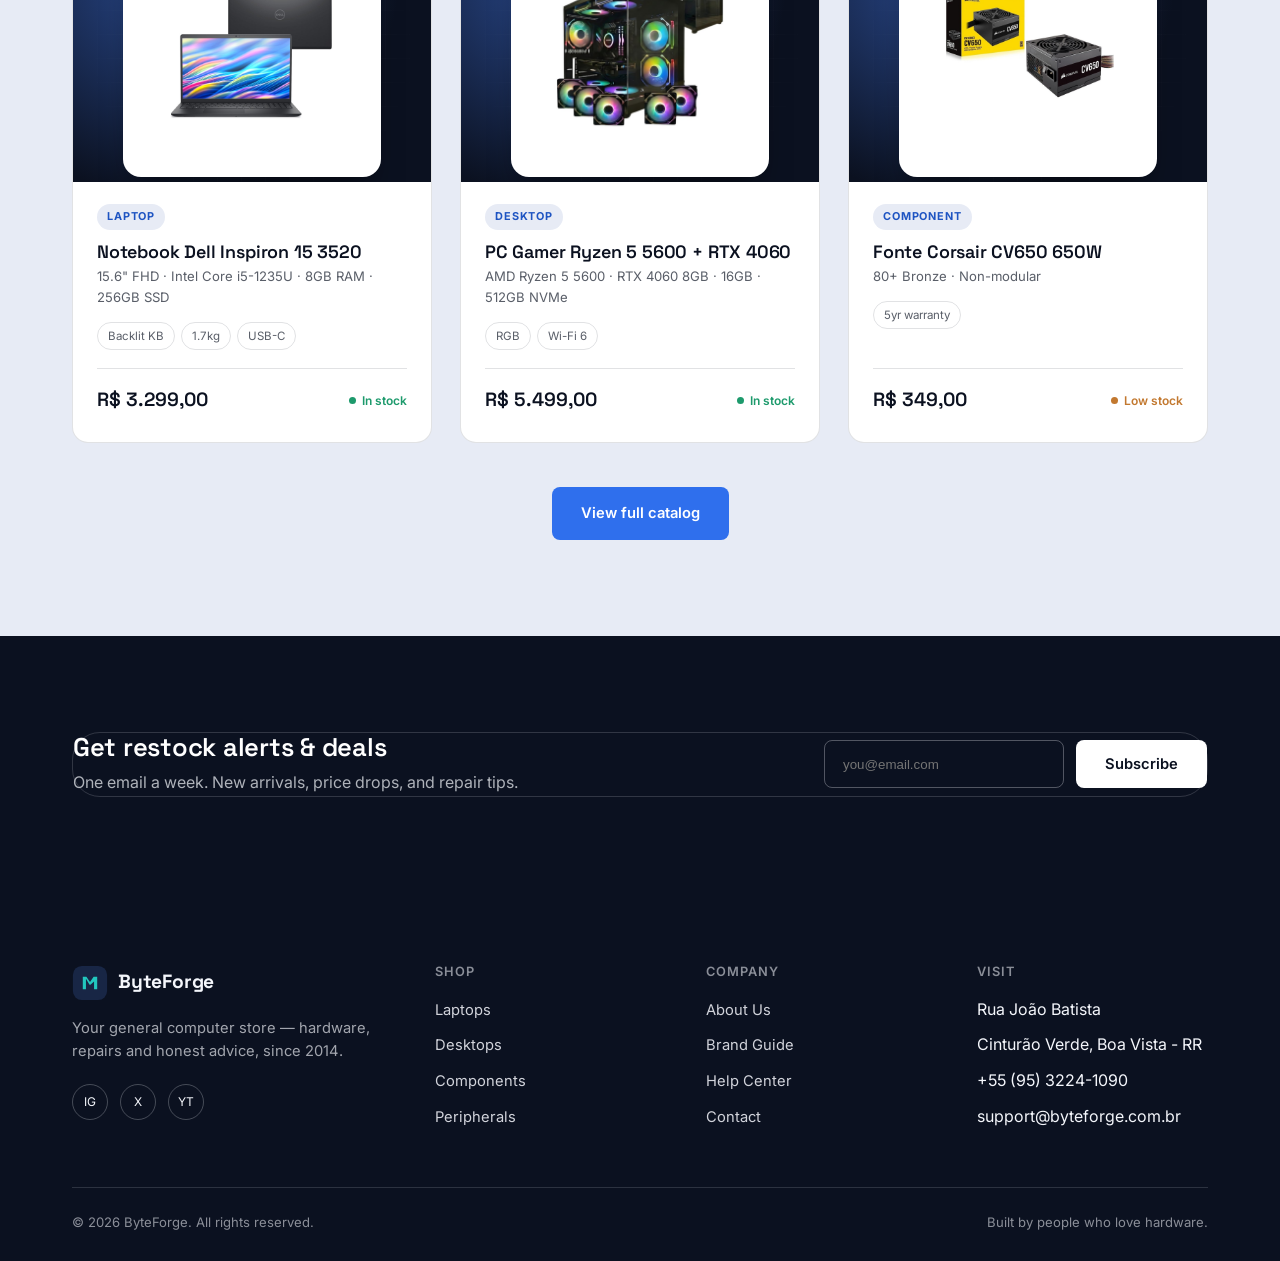
==== commit 442b91cd: "Localize storefront to Brazil and add real product photos Convert catalog to real market products pr" ====
--- a/index.html
+++ b/index.html
@@ -109,40 +109,46 @@
     </div>
     <div class="product-grid">
       <div class="product-card">
-        <div class="product-thumb" style="background:linear-gradient(160deg,#2F6FED,#0B1120)"></div>
+        <div class="product-thumb">
+          <div class="thumb-tile"><img src="assets/products/dell-real.jpg" alt="Notebook Dell Inspiron 15 3520" loading="lazy"></div>
+        </div>
         <div class="product-body">
           <span class="product-tag">Laptop</span>
-          <h3>ForgeBook Pro 14</h3>
-          <p class="product-origin">14" · Ryzen 7 · 16GB RAM · 512GB SSD</p>
-          <div class="notes"><span>Backlit KB</span><span>2.9lb</span><span>USB-C</span></div>
+          <h3>Notebook Dell Inspiron 15 3520</h3>
+          <p class="product-origin">15.6" FHD · Intel Core i5-1235U · 8GB RAM · 256GB SSD</p>
+          <div class="notes"><span>Backlit KB</span><span>1.7kg</span><span>USB-C</span></div>
           <div class="product-foot">
-            <span class="price">$1,199</span>
+            <span class="price">R$ 3.299,00</span>
             <span class="stock">In stock</span>
           </div>
         </div>
       </div>
       <div class="product-card">
-        <div class="product-thumb" style="background:linear-gradient(160deg,#22C7BE,#0B1120)"></div>
+        <div class="product-thumb">
+          <div class="thumb-tile"><img src="assets/products/pcgamer-real.jpg" alt="PC Gamer Ryzen 5 5600 + RTX 4060" loading="lazy"></div>
+        </div>
         <div class="product-body">
           <span class="product-tag">Desktop</span>
-          <h3>NexTower R5</h3>
-          <p class="product-origin">Ryzen 5 · RTX 4060 · 16GB · 1TB NVMe</p>
+          <h3>PC Gamer Ryzen 5 5600 + RTX 4060</h3>
+          <p class="product-origin">AMD Ryzen 5 5600 · RTX 4060 8GB · 16GB · 512GB NVMe</p>
           <div class="notes"><span>RGB</span><span>Wi-Fi 6</span></div>
           <div class="product-foot">
-            <span class="price">$1,349</span>
+            <span class="price">R$ 5.499,00</span>
             <span class="stock">In stock</span>
           </div>
         </div>
       </div>
       <div class="product-card">
-        <div class="product-thumb" style="background:linear-gradient(160deg,#0B1120,#2F6FED)"></div>
+        <div class="product-thumb">
+          <div class="thumb-tile"><img src="assets/products/psu-real.jpg" alt="Fonte Corsair CV650 650W" loading="lazy"></div>
+        </div>
         <div class="product-body">
           <span class="product-tag">Component</span>
-          <h3>VoltCore 750W PSU</h3>
-          <p class="product-origin">80+ Gold · Fully modular</p>
-          <div class="notes"><span>10yr warranty</span></div>
+          <h3>Fonte Corsair CV650 650W</h3>
+          <p class="product-origin">80+ Bronze · Non-modular</p>
+          <div class="notes"><span>5yr warranty</span></div>
           <div class="product-foot">
-            <span class="price">$94</span>
+            <span class="price">R$ 349,00</span>
             <span class="stock low">Low stock</span>
           </div>
         </div>
@@ -210,10 +216,10 @@
       <div>
         <h4>Visit</h4>
         <ul class="footer-links">
-          <li>Avenida da Liberdade 240</li>
-          <li>1250-096 Lisbon, Portugal</li>
-          <li>+351 21 555 0198</li>
-          <li>support@byteforge.co</li>
+          <li>Rua João Batista</li>
+          <li>Cinturão Verde, Boa Vista - RR</li>
+          <li>+55 (95) 3224-1090</li>
+          <li>support@byteforge.com.br</li>
         </ul>
       </div>
     </div>
--- a/css/style.css
+++ b/css/style.css
@@ -386,6 +386,50 @@
   align-items:center;
   justify-content:center;
   position:relative;
+  background: radial-gradient(circle at 28% 22%, #2A4A8F 0%, #0B1120 68%);
+  overflow:hidden;
+  perspective: 900px;
+}
+.product-thumb::before{
+  content:'';
+  position:absolute;
+  inset:0;
+  background-image: linear-gradient(rgba(255,255,255,.06) 1px, transparent 1px), linear-gradient(90deg, rgba(255,255,255,.06) 1px, transparent 1px);
+  background-size: 24px 24px;
+  mask-image: radial-gradient(circle at center, black, transparent 78%);
+}
+.product-thumb svg{
+  position:relative;
+  z-index:1;
+  width:62%;
+  height:auto;
+}
+.thumb-tile{
+  position:relative;
+  z-index:1;
+  width:72%;
+  aspect-ratio:1/1;
+  background: var(--white);
+  border-radius:18px;
+  box-shadow: 0 22px 32px -14px rgba(0,0,0,.55);
+  display:flex;
+  align-items:center;
+  justify-content:center;
+  padding:12%;
+  overflow:hidden;
+}
+.thumb-tile img{
+  max-width:100%;
+  max-height:100%;
+  width:auto;
+  height:auto;
+  object-fit:contain;
+  transform-style: preserve-3d;
+  transition: transform .65s cubic-bezier(.4,.1,.2,1);
+  will-change: transform;
+}
+.product-thumb:hover .thumb-tile img{
+  transform: rotateY(180deg);
 }
 .product-body{ padding:22px 24px 26px; flex:1; display:flex; flex-direction:column; }
 .product-tag{
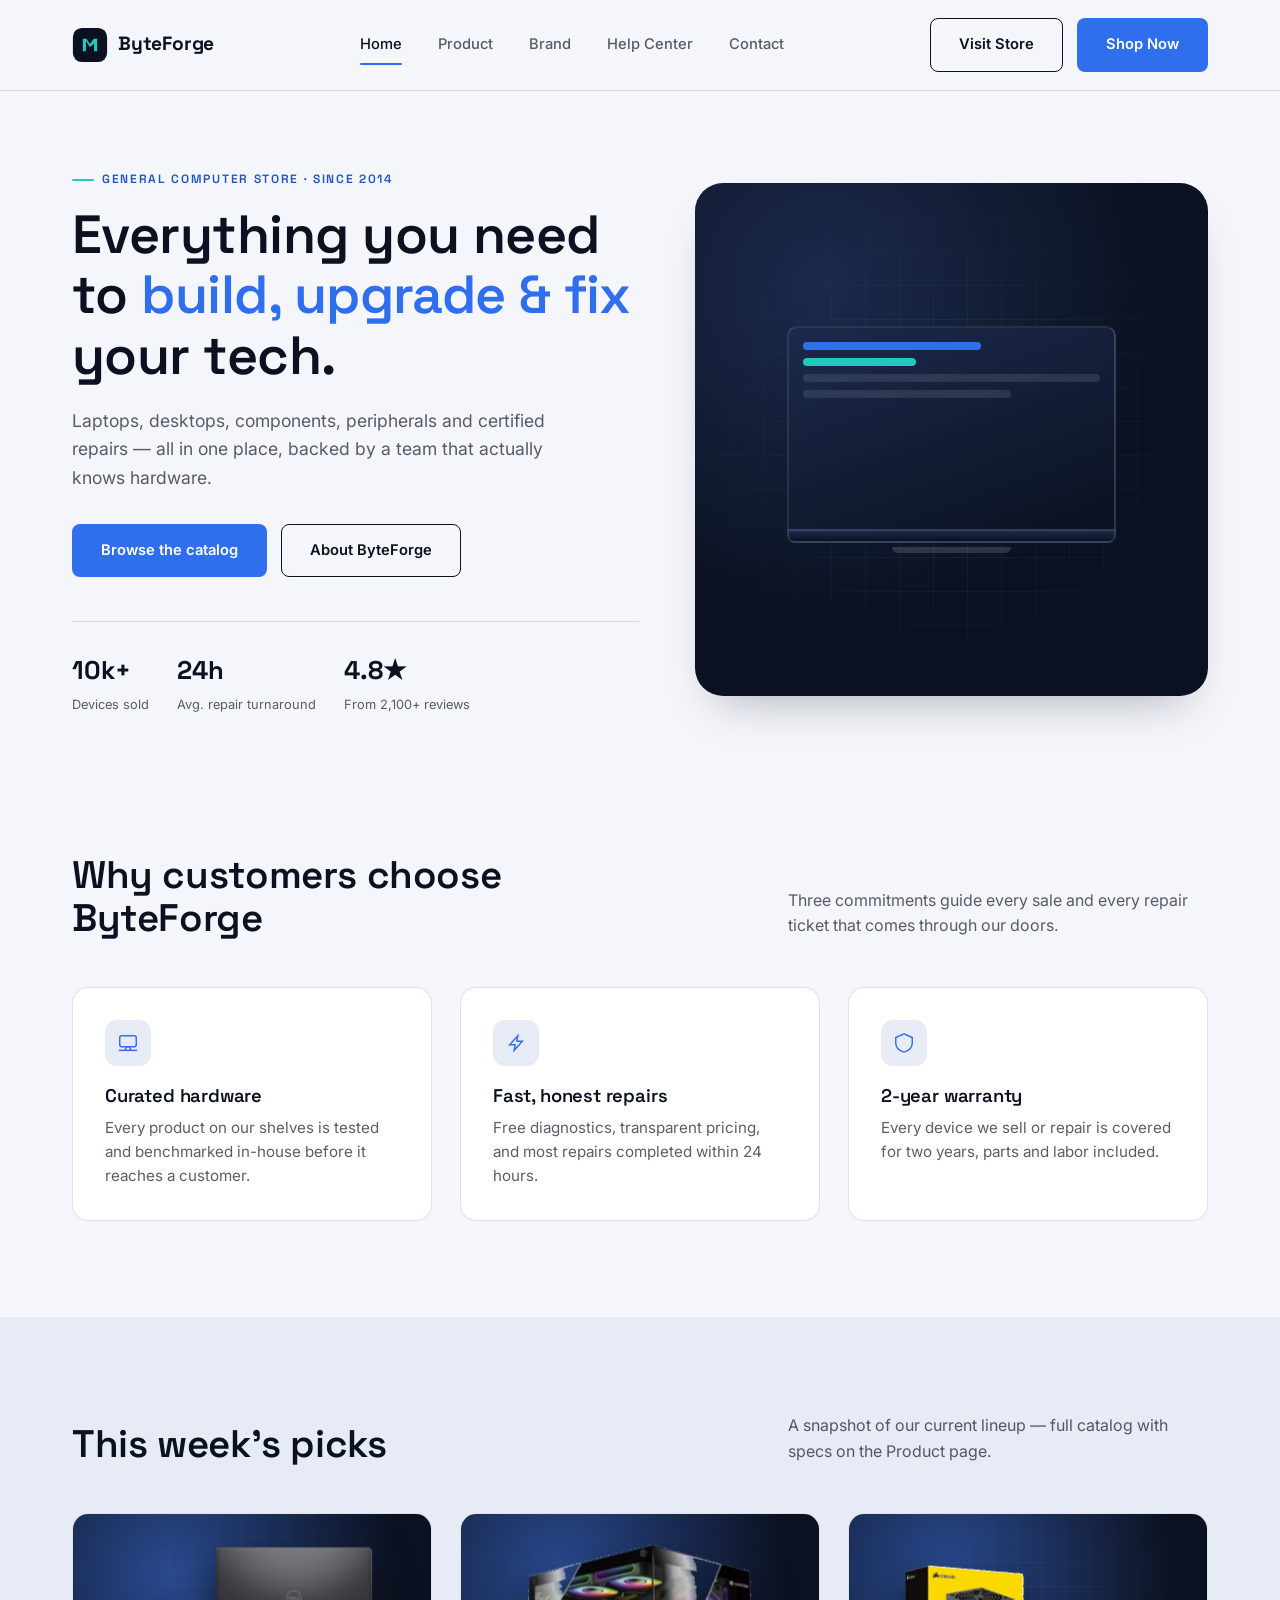
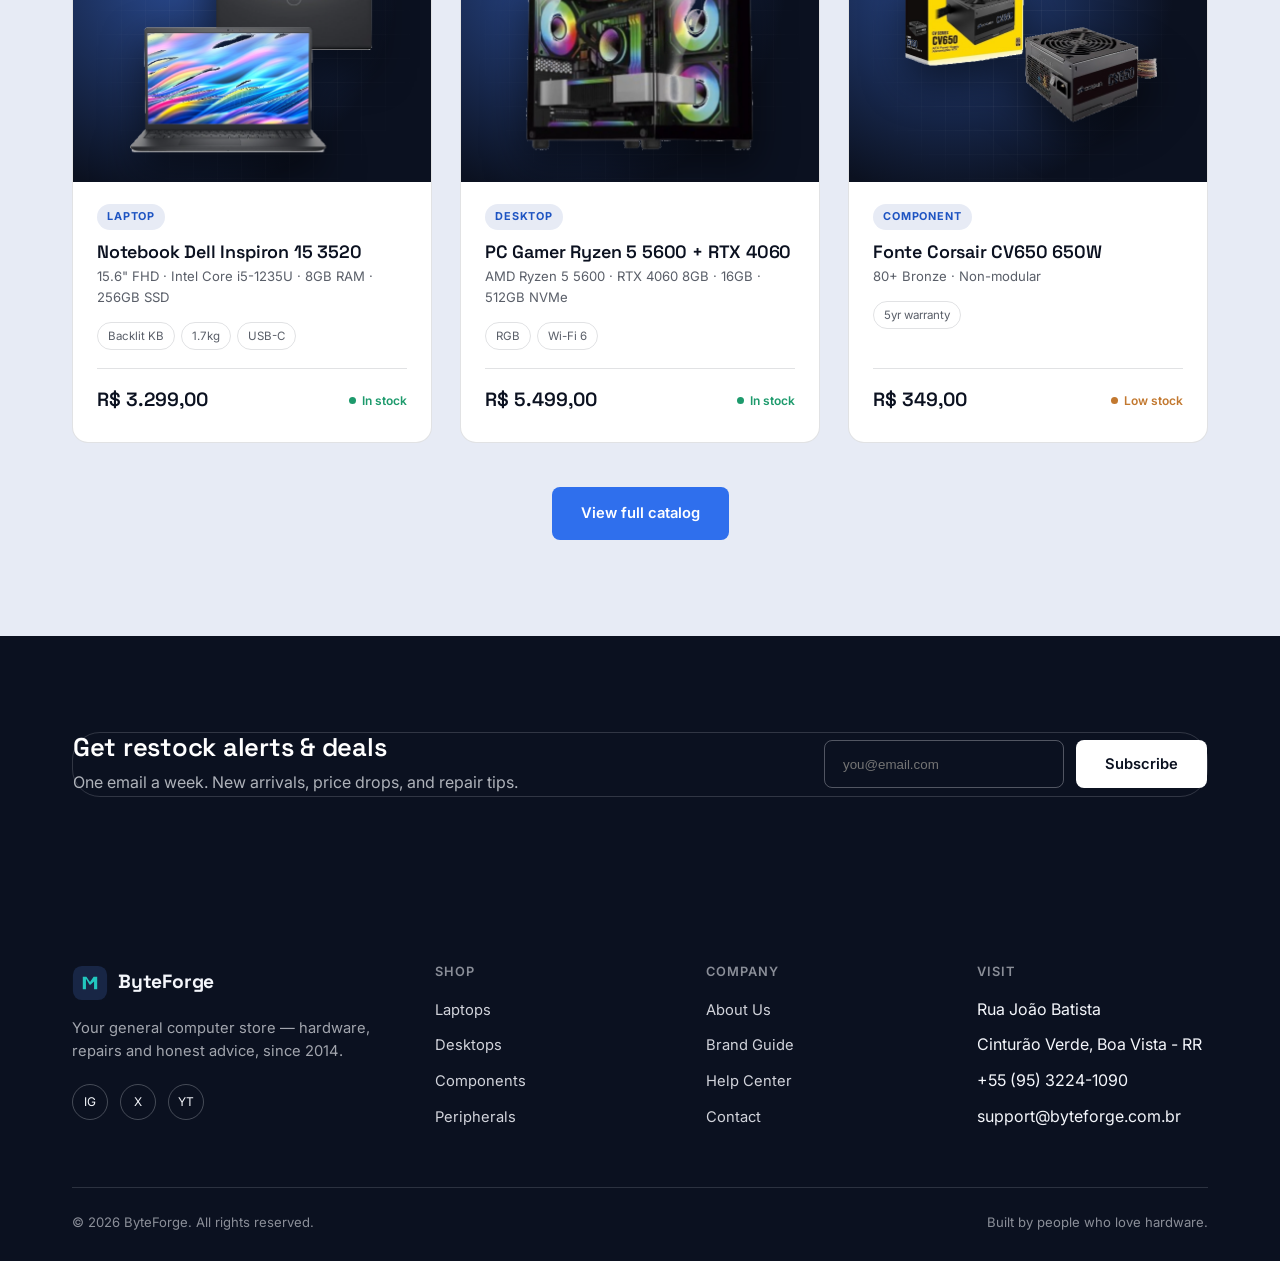
==== commit f250ce50: "Give each product two transparent-background photos with hover swap Remove the white product-thumb t" ====
--- a/index.html
+++ b/index.html
@@ -110,7 +110,7 @@
     <div class="product-grid">
       <div class="product-card">
         <div class="product-thumb">
-          <div class="thumb-tile"><img src="assets/products/dell-real.jpg" alt="Notebook Dell Inspiron 15 3520" loading="lazy"></div>
+          <div class="thumb-swap"><img class="img-a" src="assets/products/dell.png" alt="Notebook Dell Inspiron 15 3520" loading="lazy"><img class="img-b" src="assets/products/dell2.png" alt="Notebook Dell Inspiron 15 3520" loading="lazy"></div>
         </div>
         <div class="product-body">
           <span class="product-tag">Laptop</span>
@@ -125,7 +125,7 @@
       </div>
       <div class="product-card">
         <div class="product-thumb">
-          <div class="thumb-tile"><img src="assets/products/pcgamer-real.jpg" alt="PC Gamer Ryzen 5 5600 + RTX 4060" loading="lazy"></div>
+          <div class="thumb-swap"><img class="img-a" src="assets/products/pcgamer.png" alt="PC Gamer Ryzen 5 5600 + RTX 4060" loading="lazy"><img class="img-b" src="assets/products/pcgamer2.png" alt="PC Gamer Ryzen 5 5600 + RTX 4060" loading="lazy"></div>
         </div>
         <div class="product-body">
           <span class="product-tag">Desktop</span>
@@ -140,7 +140,7 @@
       </div>
       <div class="product-card">
         <div class="product-thumb">
-          <div class="thumb-tile"><img src="assets/products/psu-real.jpg" alt="Fonte Corsair CV650 650W" loading="lazy"></div>
+          <div class="thumb-swap"><img class="img-a" src="assets/products/psu.png" alt="Fonte Corsair CV650 650W" loading="lazy"><img class="img-b" src="assets/products/psu2.png" alt="Fonte Corsair CV650 650W" loading="lazy"></div>
         </div>
         <div class="product-body">
           <span class="product-tag">Component</span>
--- a/css/style.css
+++ b/css/style.css
@@ -404,32 +404,35 @@
   width:62%;
   height:auto;
 }
-.thumb-tile{
+.thumb-swap{
   position:relative;
   z-index:1;
   width:72%;
   aspect-ratio:1/1;
-  background: var(--white);
-  border-radius:18px;
-  box-shadow: 0 22px 32px -14px rgba(0,0,0,.55);
-  display:flex;
-  align-items:center;
-  justify-content:center;
-  padding:12%;
-  overflow:hidden;
-}
-.thumb-tile img{
-  max-width:100%;
-  max-height:100%;
-  width:auto;
-  height:auto;
+}
+.thumb-swap img{
+  position:absolute;
+  inset:0;
+  width:100%;
+  height:100%;
   object-fit:contain;
+  filter: drop-shadow(0 18px 20px rgba(0,0,0,.55));
   transform-style: preserve-3d;
-  transition: transform .65s cubic-bezier(.4,.1,.2,1);
-  will-change: transform;
-}
-.product-thumb:hover .thumb-tile img{
-  transform: rotateY(180deg);
+  backface-visibility:hidden;
+  transition: opacity .45s ease, transform .45s cubic-bezier(.4,.1,.2,1);
+  will-change: transform, opacity;
+}
+.thumb-swap img.img-b{
+  opacity:0;
+  transform: rotateY(35deg);
+}
+.product-thumb:hover .thumb-swap img.img-a{
+  opacity:0;
+  transform: rotateY(-35deg);
+}
+.product-thumb:hover .thumb-swap img.img-b{
+  opacity:1;
+  transform: rotateY(0deg);
 }
 .product-body{ padding:22px 24px 26px; flex:1; display:flex; flex-direction:column; }
 .product-tag{
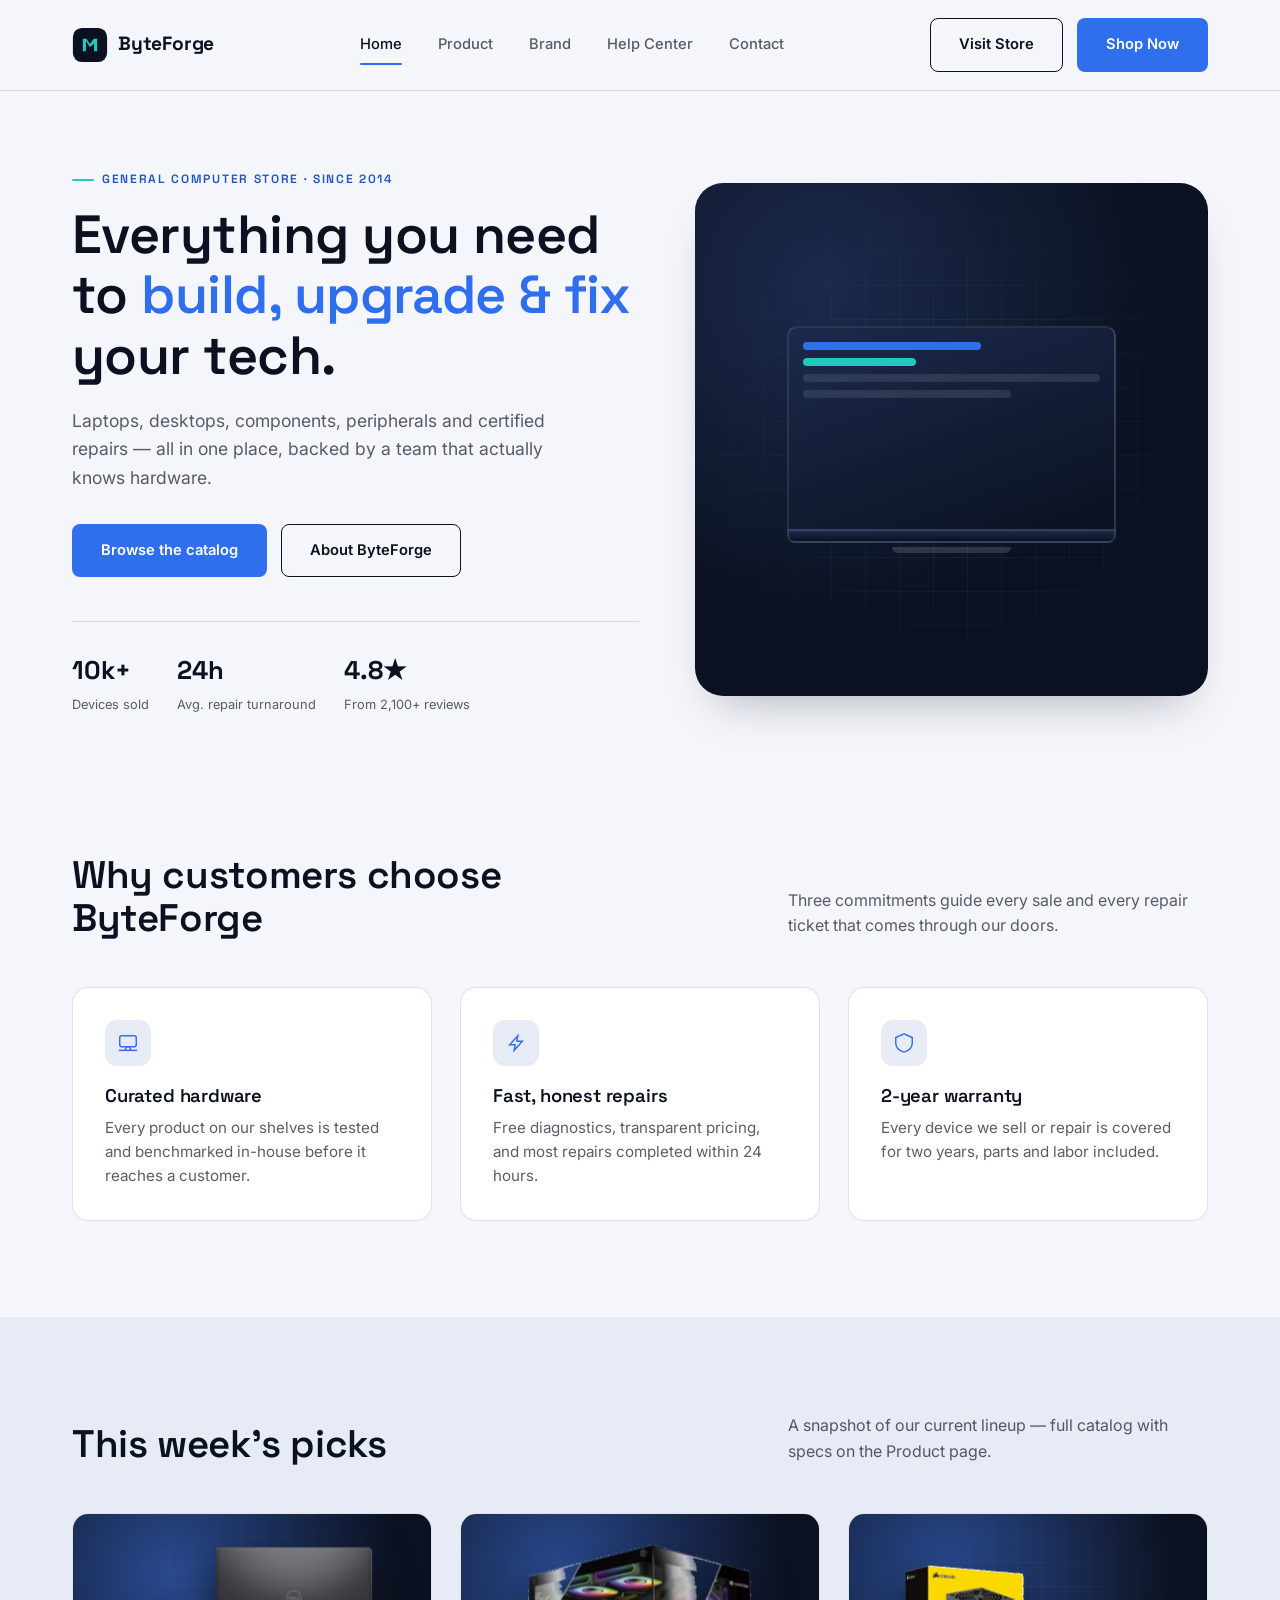
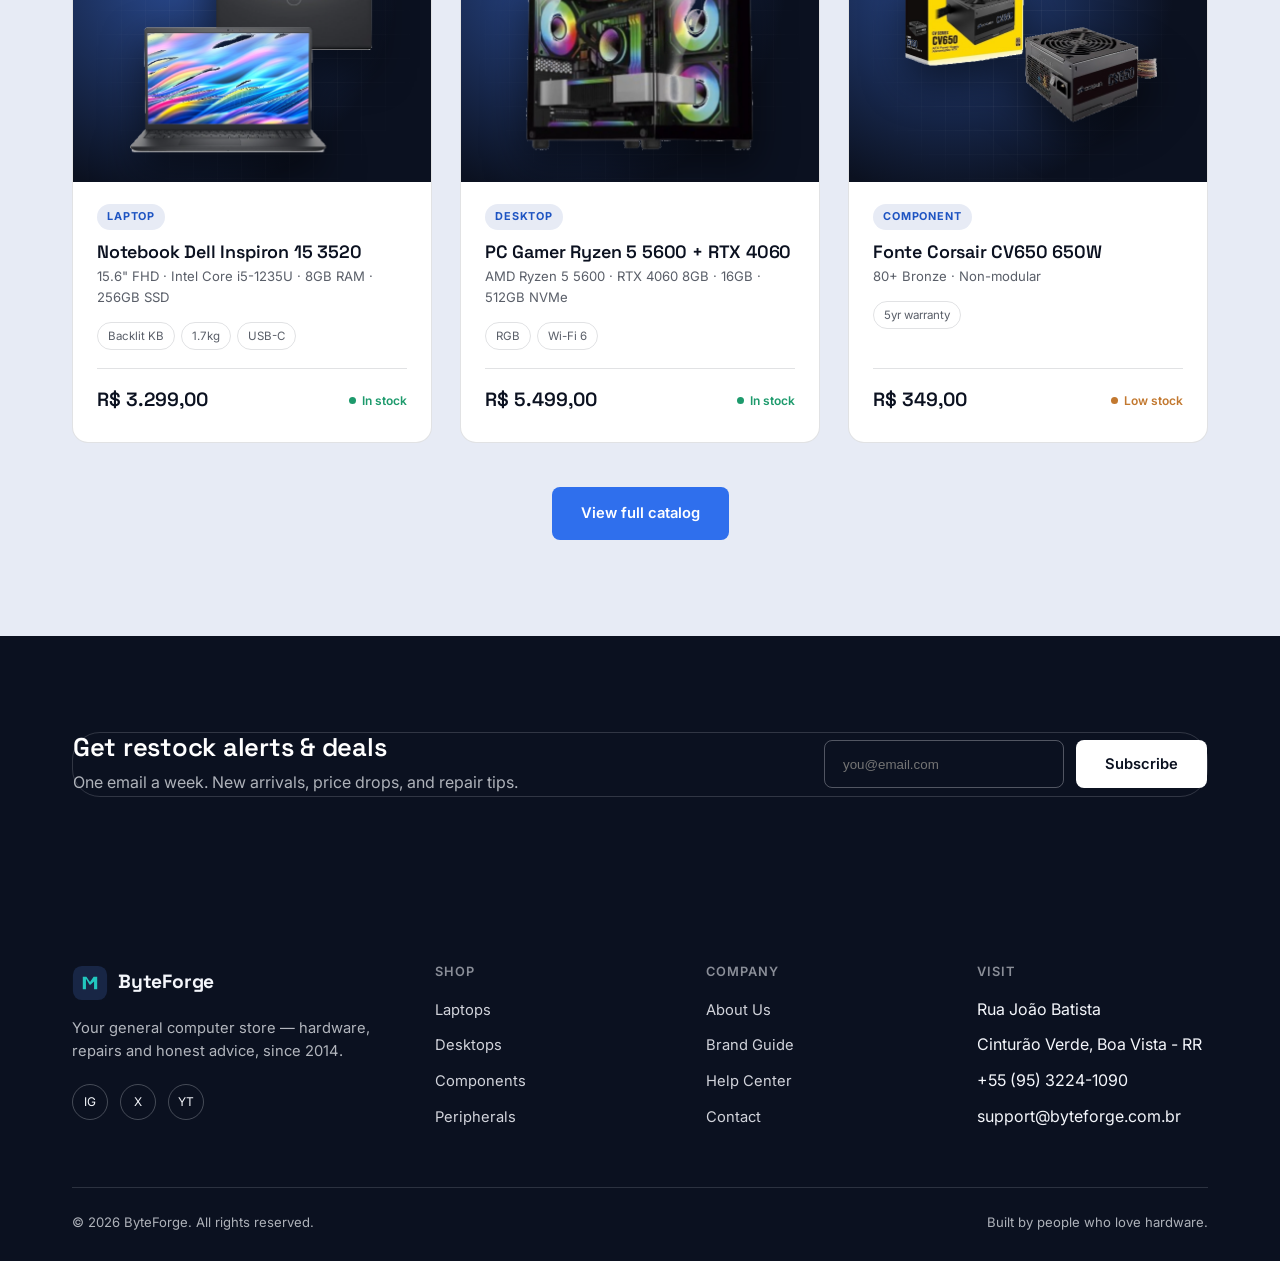
==== commit 49044f25: "Professional pass: accessibility, SEO, performance and site hygiene - Make FAQ accordion keyboard-ac" ====
--- a/index.html
+++ b/index.html
@@ -6,15 +6,25 @@
 <title>ByteForge — Computers, Components & Tech Support</title>
 <meta name="description" content="ByteForge is your general computer store: laptops, desktops, components, peripherals and expert repair services, with fast local support.">
 <link rel="icon" href="data:image/svg+xml,<svg xmlns=%22http://www.w3.org/2000/svg%22 viewBox=%220 0 32 32%22><rect width=%2232%22 height=%2232%22 rx=%228%22 fill=%22%232F6FED%22/></svg>">
+<meta name="theme-color" content="#0B1120">
+<meta property="og:type" content="website">
+<meta property="og:title" content="ByteForge — Computers, Components & Tech Support">
+<meta property="og:description" content="ByteForge is your general computer store: laptops, desktops, components, peripherals and expert repair services, with fast local support.">
+<meta property="og:image" content="assets/products/pcgamer.png">
+<meta name="twitter:card" content="summary_large_image">
+<link rel="preconnect" href="https://fonts.googleapis.com">
+<link rel="preconnect" href="https://fonts.gstatic.com" crossorigin>
+<link rel="stylesheet" href="https://fonts.googleapis.com/css2?family=Space+Grotesk:wght@400;500;600;700&family=Inter:wght@400;500;600;700&display=swap">
 <link rel="stylesheet" href="css/style.css">
 </head>
 <body>
+<a class="skip-link" href="#main">Skip to content</a>
 
 <!-- ============ NAV ============ -->
 <header class="nav">
   <div class="container">
     <a href="index.html" class="brand">
-      <svg class="mark" viewBox="0 0 40 40" fill="none">
+      <svg class="mark" viewBox="0 0 40 40" fill="none" aria-hidden="true">
         <rect x="1" y="1" width="38" height="38" rx="10" fill="#0B1120"/>
         <path d="M12 27V13h4l4 6 4-6h4v14h-3.5v-8.6L20.5 22h-1l-4-6.6V27H12Z" fill="#22C7BE"/>
       </svg>
@@ -30,13 +40,13 @@
     <div class="nav-cta">
       <a href="contact.html" class="btn btn-outline">Visit Store</a>
       <a href="product.html" class="btn btn-primary">Shop Now</a>
-      <button class="nav-toggle" aria-label="Toggle menu"><span></span></button>
+      <button class="nav-toggle" aria-label="Toggle menu" aria-expanded="false"><span></span></button>
     </div>
   </div>
 </header>
 
 <!-- ============ HERO ============ -->
-<section class="hero">
+<section class="hero" id="main">
   <div class="container">
     <div>
       <span class="eyebrow">General computer store · Since 2014</span>
@@ -77,21 +87,21 @@
     <div class="pillars">
       <div class="card">
         <div class="icon">
-          <svg width="22" height="22" viewBox="0 0 24 24" fill="none" stroke="#2F6FED" stroke-width="1.6"><rect x="3" y="4" width="18" height="12" rx="2"/><path d="M2 20h20"/><path d="M9 20l1-4h4l1 4"/></svg>
+          <svg width="22" height="22" viewBox="0 0 24 24" fill="none" stroke="#2F6FED" stroke-width="1.6" aria-hidden="true"><rect x="3" y="4" width="18" height="12" rx="2"/><path d="M2 20h20"/><path d="M9 20l1-4h4l1 4"/></svg>
         </div>
         <h3>Curated hardware</h3>
         <p>Every product on our shelves is tested and benchmarked in-house before it reaches a customer.</p>
       </div>
       <div class="card">
         <div class="icon">
-          <svg width="22" height="22" viewBox="0 0 24 24" fill="none" stroke="#2F6FED" stroke-width="1.6"><path d="M14 4 5 14h6l-1 6 9-10h-6l1-6Z"/></svg>
+          <svg width="22" height="22" viewBox="0 0 24 24" fill="none" stroke="#2F6FED" stroke-width="1.6" aria-hidden="true"><path d="M14 4 5 14h6l-1 6 9-10h-6l1-6Z"/></svg>
         </div>
         <h3>Fast, honest repairs</h3>
         <p>Free diagnostics, transparent pricing, and most repairs completed within 24 hours.</p>
       </div>
       <div class="card">
         <div class="icon">
-          <svg width="22" height="22" viewBox="0 0 24 24" fill="none" stroke="#2F6FED" stroke-width="1.6"><path d="M12 2 3 6v6c0 5 4 8.5 9 10 5-1.5 9-5 9-10V6l-9-4Z"/></svg>
+          <svg width="22" height="22" viewBox="0 0 24 24" fill="none" stroke="#2F6FED" stroke-width="1.6" aria-hidden="true"><path d="M12 2 3 6v6c0 5 4 8.5 9 10 5-1.5 9-5 9-10V6l-9-4Z"/></svg>
         </div>
         <h3>2-year warranty</h3>
         <p>Every device we sell or repair is covered for two years, parts and labor included.</p>
@@ -169,7 +179,8 @@
         <p class="text-70">One email a week. New arrivals, price drops, and repair tips.</p>
       </div>
       <form id="newsletterForm" style="display:flex; gap:12px; flex-wrap:wrap;">
-        <input type="email" required placeholder="you@email.com" style="padding:14px 18px;border-radius:8px;border:1px solid rgba(244,246,251,.3);background:transparent;color:#F4F6FB;min-width:240px;">
+        <label for="newsletterEmail" style="position:absolute;width:1px;height:1px;overflow:hidden;clip:rect(0,0,0,0);">Email address</label>
+        <input type="email" id="newsletterEmail" required placeholder="you@email.com" style="padding:14px 18px;border-radius:8px;border:1px solid rgba(244,246,251,.3);background:transparent;color:#F4F6FB;min-width:240px;">
         <button type="submit" class="btn btn-light">Subscribe</button>
       </form>
     </div>
@@ -182,7 +193,7 @@
     <div class="footer-grid">
       <div>
         <a href="index.html" class="brand" style="color:#F4F6FB;">
-          <svg class="mark" viewBox="0 0 40 40" fill="none">
+          <svg class="mark" viewBox="0 0 40 40" fill="none" aria-hidden="true">
             <rect x="1" y="1" width="38" height="38" rx="10" fill="#182645"/>
             <path d="M12 27V13h4l4 6 4-6h4v14h-3.5v-8.6L20.5 22h-1l-4-6.6V27H12Z" fill="#22C7BE"/>
           </svg>
--- a/css/style.css
+++ b/css/style.css
@@ -1,9 +1,9 @@
 /* ============================================================
-   CIRCUITHUB — Design System
+   BYTEFORGE — Design System
    Fonts: Space Grotesk (display/tech) + Inter (body)
+   Fonts are loaded via <link> in the HTML <head> (not @import)
+   so the browser can discover and fetch them earlier.
    ============================================================ */
-
-@import url('https://fonts.googleapis.com/css2?family=Space+Grotesk:wght@400;500;600;700&family=Inter:wght@400;500;600;700&display=swap');
 
 :root{
   /* --- Brand palette --- */
@@ -36,6 +36,23 @@
 
 *,*::before,*::after{ box-sizing: border-box; }
 html{ scroll-behavior: smooth; }
+@media (prefers-reduced-motion: reduce){
+  html{ scroll-behavior: auto; }
+  *,*::before,*::after{ animation-duration:.01ms !important; animation-iteration-count:1 !important; transition-duration:.01ms !important; }
+}
+.skip-link{
+  position:absolute;
+  left:16px; top:-60px;
+  z-index:1000;
+  background: var(--blue);
+  color:#fff;
+  padding:12px 18px;
+  border-radius: var(--radius-s);
+  font-weight:600;
+  font-size:.9rem;
+  transition: top .18s ease;
+}
+.skip-link:focus{ top:16px; }
 body{
   margin:0;
   font-family: var(--font-body);
@@ -822,7 +839,7 @@
 .footer-links li{ margin-bottom:10px; }
 .footer-links a{ color: rgba(244,246,251,.85); font-size:.92rem; }
 .footer-links a:hover{ color: var(--cyan); }
-.footer p.desc{ color: rgba(244,246,251,.65); font-size:.92rem; max-width:34ch; }
+.footer p.desc{ color: rgba(244,246,251,.72); font-size:.92rem; max-width:34ch; }
 .footer-bottom{
   display:flex;
   justify-content:space-between;
@@ -831,7 +848,7 @@
   flex-wrap:wrap;
   gap:14px;
   font-size:.82rem;
-  color: rgba(244,246,251,.55);
+  color: rgba(244,246,251,.7);
 }
 .social-row{ display:flex; gap:12px; }
 .social-row a{
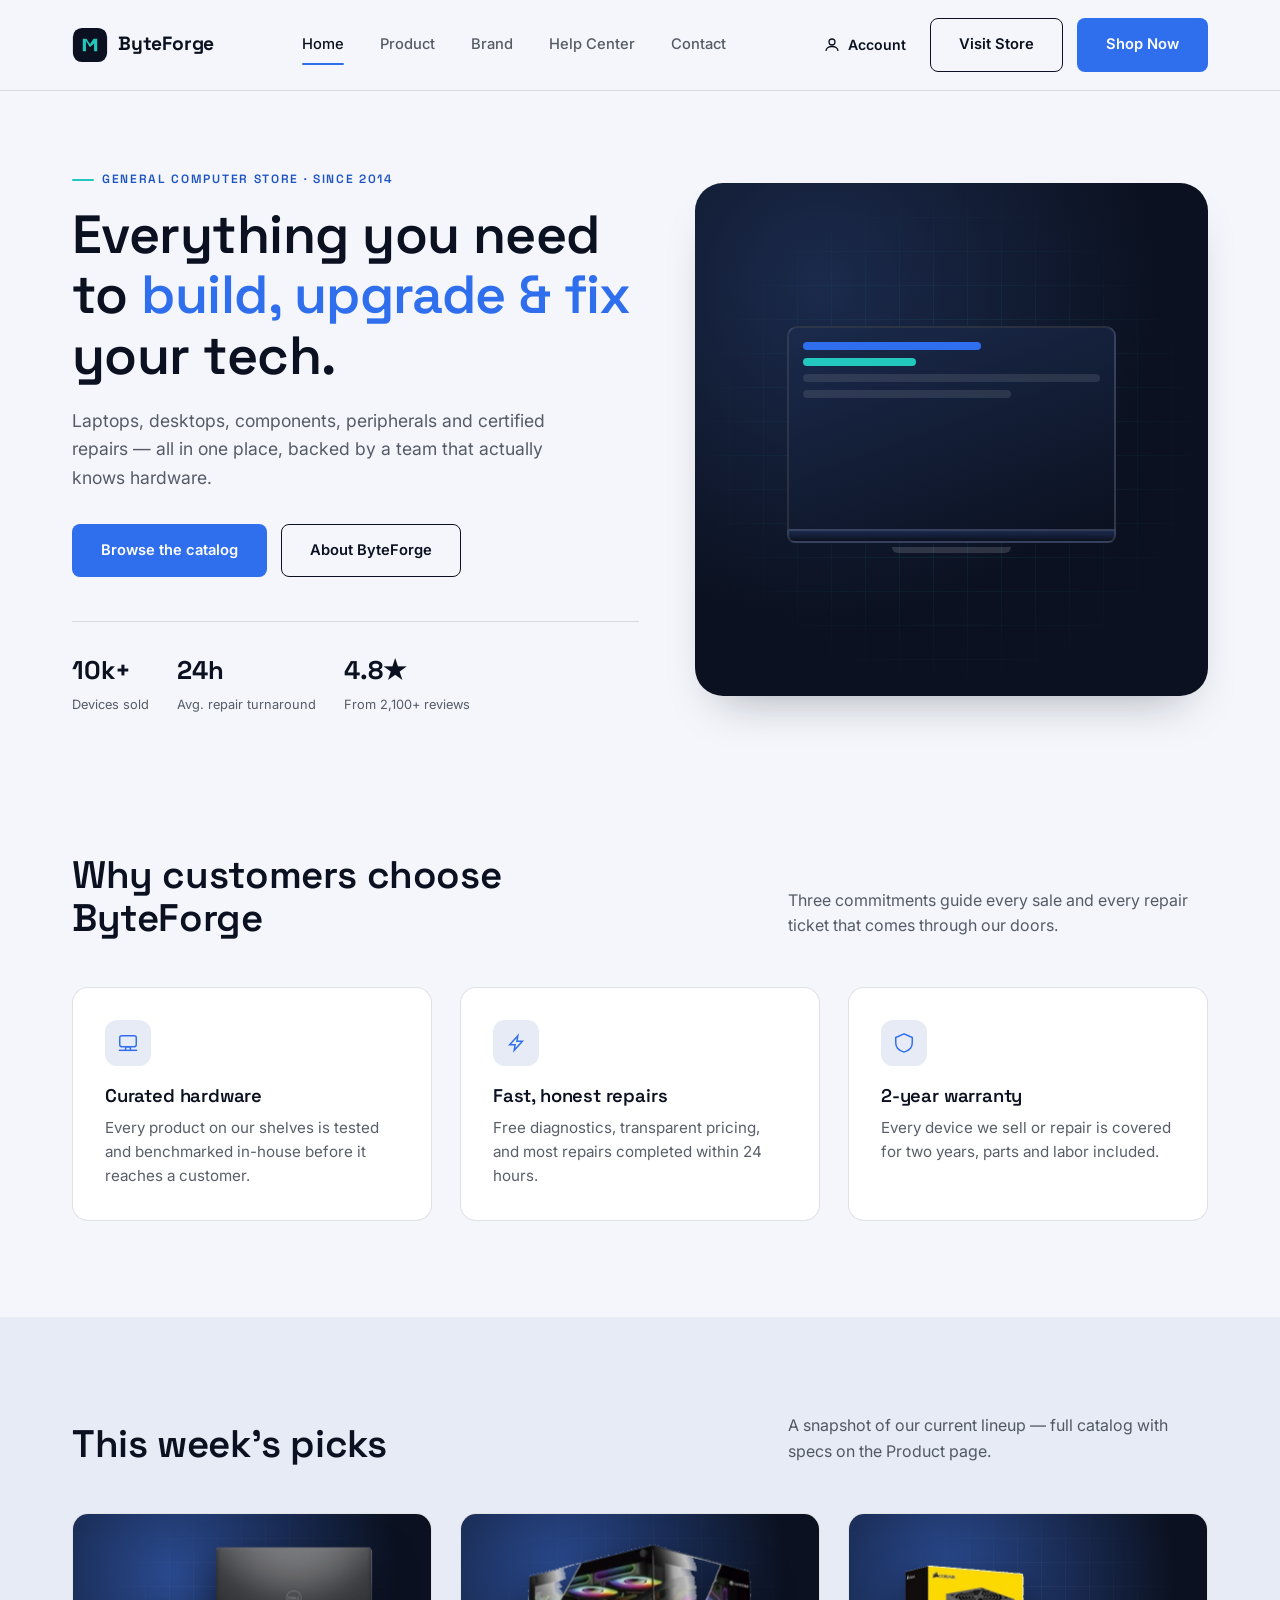
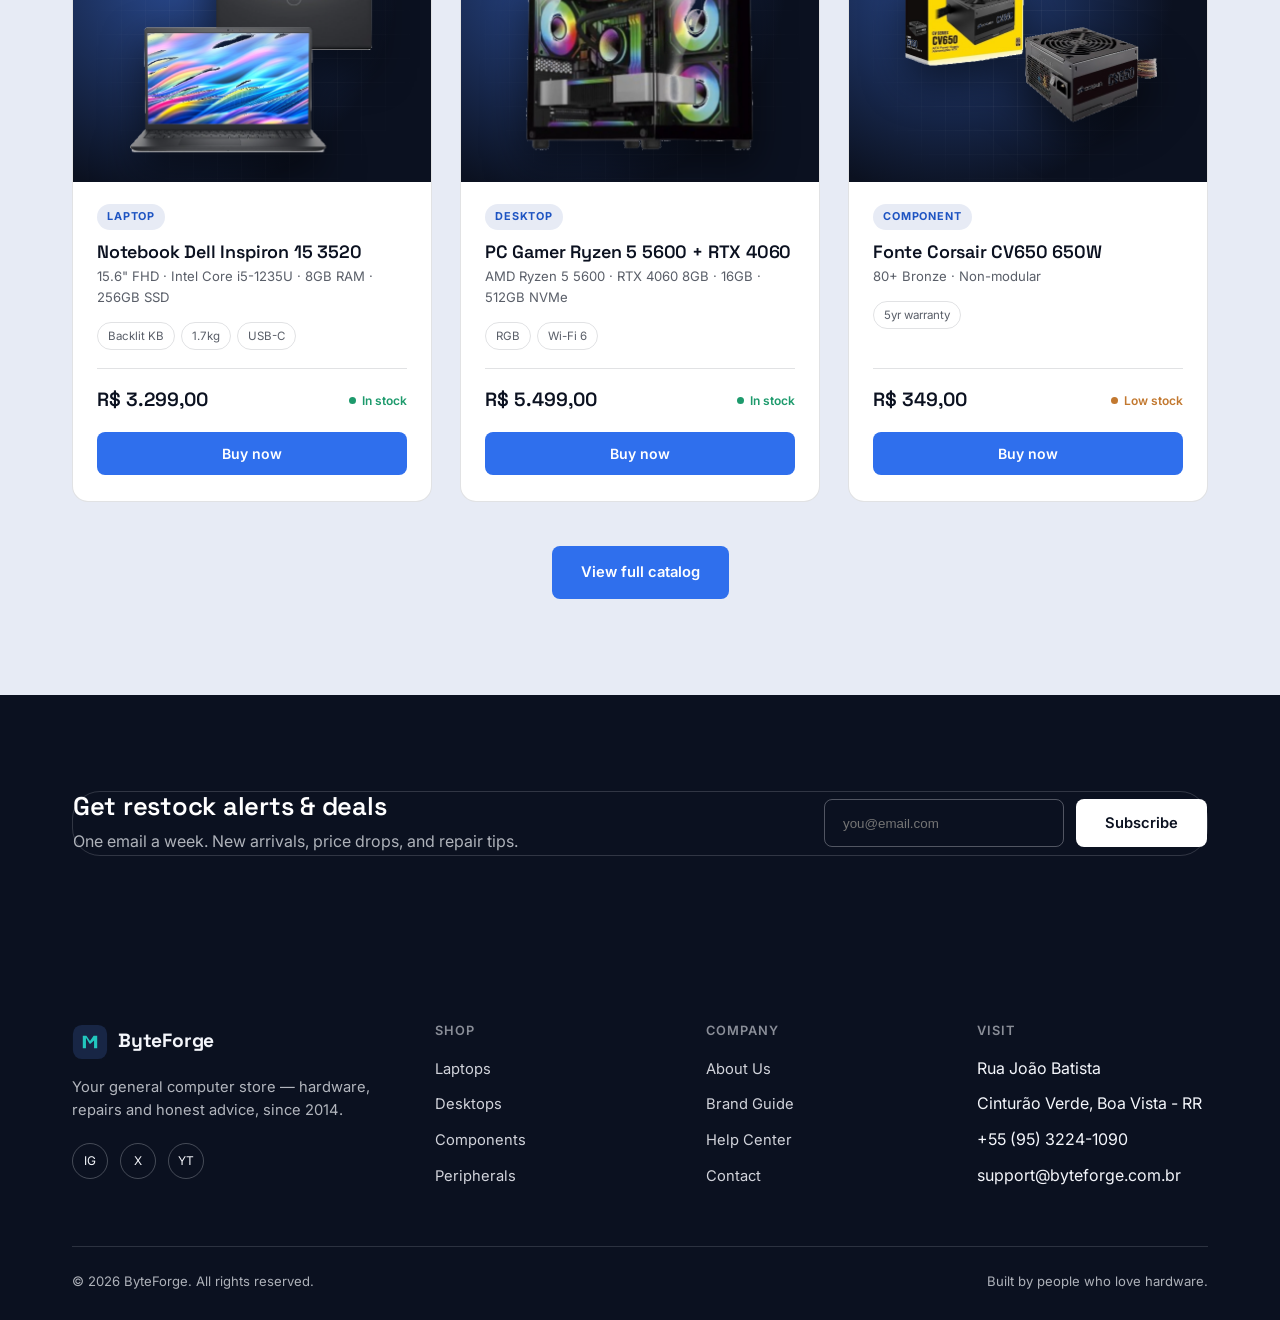
==== commit 11001314: "Add client account area with order history and shipping status - New account.html: client-side login" ====
--- a/index.html
+++ b/index.html
@@ -38,6 +38,10 @@
       <a href="contact.html">Contact</a>
     </nav>
     <div class="nav-cta">
+      <a href="account.html" class="nav-account" id="navAccountLink" aria-label="Minha conta">
+        <svg width="18" height="18" viewBox="0 0 24 24" fill="none" stroke="currentColor" stroke-width="1.7" aria-hidden="true"><circle cx="12" cy="8" r="4"/><path d="M4 20c0-4 4-6 8-6s8 2 8 6"/></svg>
+        <span>Account</span>
+      </a>
       <a href="contact.html" class="btn btn-outline">Visit Store</a>
       <a href="product.html" class="btn btn-primary">Shop Now</a>
       <button class="nav-toggle" aria-label="Toggle menu" aria-expanded="false"><span></span></button>
@@ -131,6 +135,7 @@
             <span class="price">R$ 3.299,00</span>
             <span class="stock">In stock</span>
           </div>
+          <button class="btn btn-primary btn-block buy-btn" type="button">Buy now</button>
         </div>
       </div>
       <div class="product-card">
@@ -146,6 +151,7 @@
             <span class="price">R$ 5.499,00</span>
             <span class="stock">In stock</span>
           </div>
+          <button class="btn btn-primary btn-block buy-btn" type="button">Buy now</button>
         </div>
       </div>
       <div class="product-card">
@@ -161,6 +167,7 @@
             <span class="price">R$ 349,00</span>
             <span class="stock low">Low stock</span>
           </div>
+          <button class="btn btn-primary btn-block buy-btn" type="button">Buy now</button>
         </div>
       </div>
     </div>
--- a/css/style.css
+++ b/css/style.css
@@ -487,6 +487,8 @@
 .stock::before{ content:''; width:7px; height:7px; border-radius:50%; background:#1D9A6C; }
 .stock.low{ color:#C2782F; }
 .stock.low::before{ background:#C2782F; }
+.buy-btn{ margin-top:16px; font-size:.88rem; padding:12px 24px; }
+.buy-btn.added{ background:#0E7A73; }
 
 /* ---------- Service steps ---------- */
 .steps{
@@ -859,6 +861,138 @@
   font-size:.75rem;
 }
 .social-row a:hover{ background: var(--cyan); border-color: var(--cyan); color:var(--ink); }
+
+/* ---------- Nav account link ---------- */
+.nav-account{
+  display:flex;
+  align-items:center;
+  gap:7px;
+  font-size:.88rem;
+  font-weight:600;
+  color: var(--text);
+  padding:8px 10px;
+  border-radius: var(--radius-s);
+}
+.nav-account:hover{ background: var(--surface-dark); }
+.nav-account svg{ flex-shrink:0; }
+@media (max-width: 860px){
+  .nav-account span{ display:none; }
+}
+
+/* ---------- Account / Auth ---------- */
+.auth-grid{
+  display:grid;
+  grid-template-columns: 1fr 1fr;
+  gap:32px;
+  align-items:start;
+}
+.auth-note, .auth-pending-note{
+  display:flex;
+  gap:10px;
+  align-items:flex-start;
+  border-radius: var(--radius-s);
+  padding:14px 16px;
+  font-size:.85rem;
+  margin-bottom:24px;
+}
+.auth-note{
+  background: rgba(47,111,237,.08);
+  border:1px solid rgba(47,111,237,.2);
+  color: var(--text-70);
+}
+.auth-pending-note{
+  display:none;
+  background: rgba(34,199,190,.12);
+  border:1px solid rgba(34,199,190,.35);
+  color:#0E7A73;
+  font-weight:600;
+}
+.auth-pending-note.show{ display:flex; }
+.auth-error{
+  display:none;
+  background: rgba(196,42,42,.1);
+  color:#B4232E;
+  border-radius: var(--radius-s);
+  padding:12px 16px;
+  font-size:.85rem;
+  margin-top:14px;
+}
+.auth-error.show{ display:block; }
+
+.auth-gate.hide{ display:none; }
+.account-dashboard{ display:none; }
+.account-dashboard.show{ display:block; }
+
+.account-header{
+  display:flex;
+  justify-content:space-between;
+  align-items:center;
+  flex-wrap:wrap;
+  gap:16px;
+  margin-bottom:36px;
+  padding-bottom:24px;
+  border-bottom:1px solid var(--border);
+}
+.account-header h2{ font-size:1.4rem; margin-bottom:2px; }
+.account-header p{ margin:0; color: var(--text-70); font-size:.9rem; }
+
+.orders-empty{
+  border:1px dashed var(--border);
+  border-radius: var(--radius-m);
+  padding:48px 32px;
+  text-align:center;
+  color: var(--text-70);
+}
+.orders-empty.hide{ display:none; }
+
+.order-card{
+  background: var(--white);
+  border:1px solid var(--border);
+  border-radius: var(--radius-m);
+  padding:26px 28px;
+  margin-bottom:20px;
+}
+.order-top{
+  display:flex;
+  justify-content:space-between;
+  flex-wrap:wrap;
+  gap:12px;
+  margin-bottom:20px;
+}
+.order-id{
+  font-size:.72rem;
+  color: var(--text-70);
+  letter-spacing:.06em;
+  text-transform:uppercase;
+}
+.order-steps-track{
+  height:4px;
+  background: var(--border);
+  border-radius:2px;
+  position:relative;
+  margin-bottom:10px;
+}
+.order-steps-fill{
+  position:absolute;
+  inset:0;
+  background: var(--blue);
+  border-radius:2px;
+}
+.order-steps-labels{ display:flex; justify-content:space-between; gap:6px; }
+.order-steps-labels span{
+  font-size:.68rem;
+  color: var(--text-70);
+  flex:1;
+  text-align:center;
+}
+.order-steps-labels span:first-child{ text-align:left; }
+.order-steps-labels span:last-child{ text-align:right; }
+.order-steps-labels span.done, .order-steps-labels span.current{ color: var(--text); font-weight:600; }
+
+@media (max-width: 860px){
+  .auth-grid{ grid-template-columns:1fr; }
+  .order-steps-labels span{ font-size:.62rem; }
+}
 
 /* ---------- Page hero (secondary pages) ---------- */
 .page-hero{
